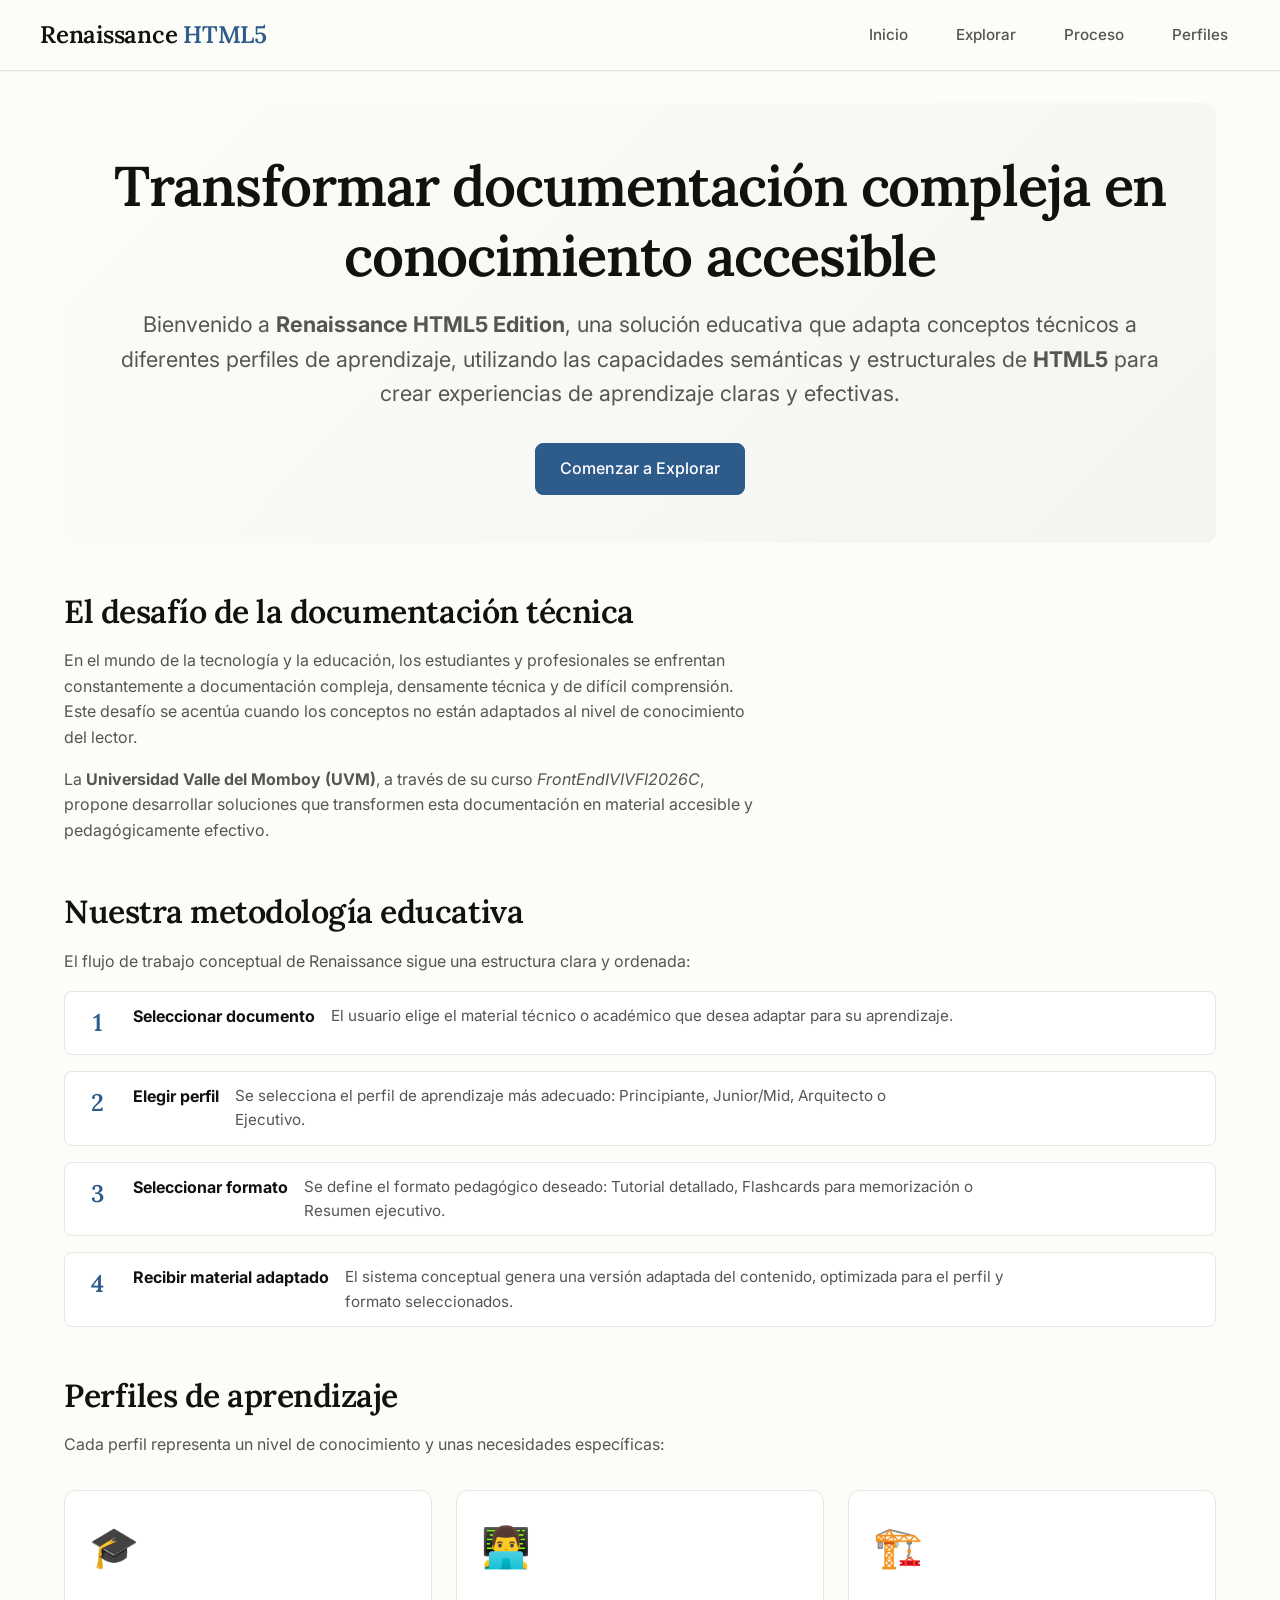
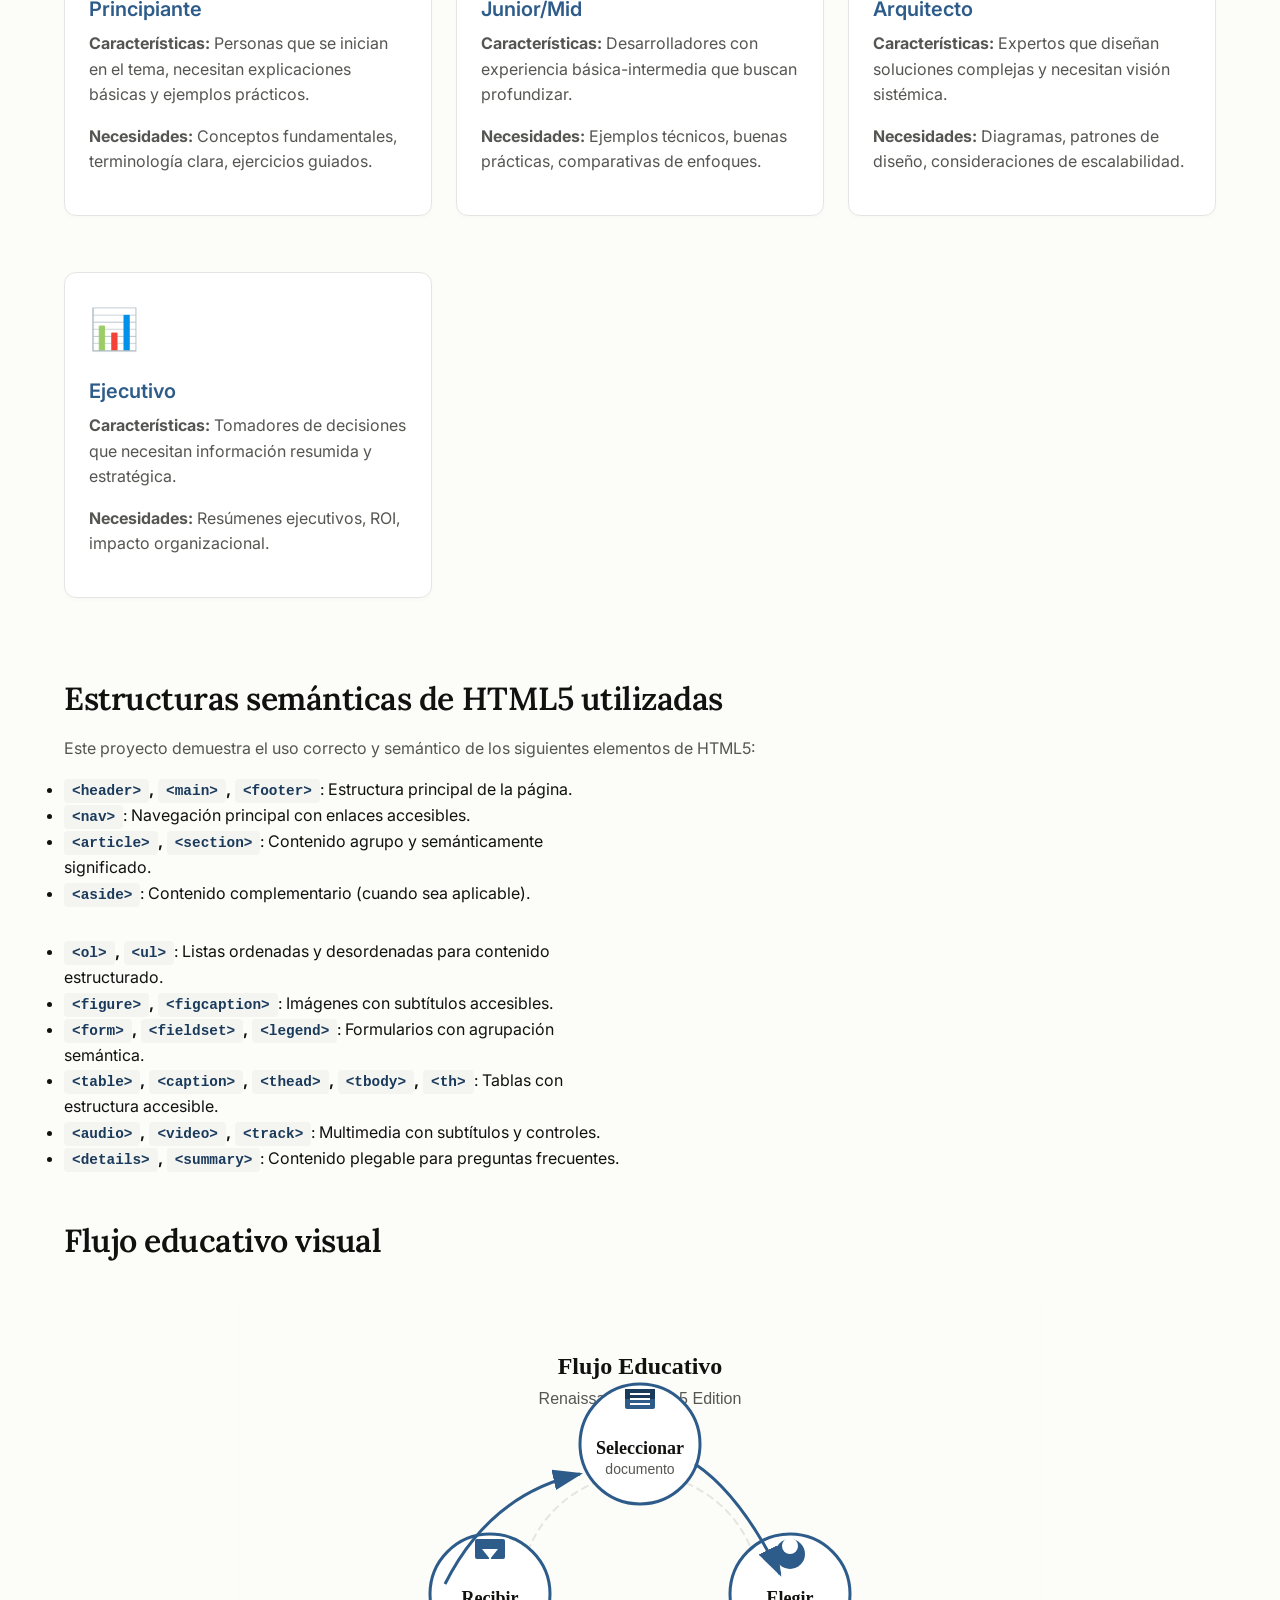
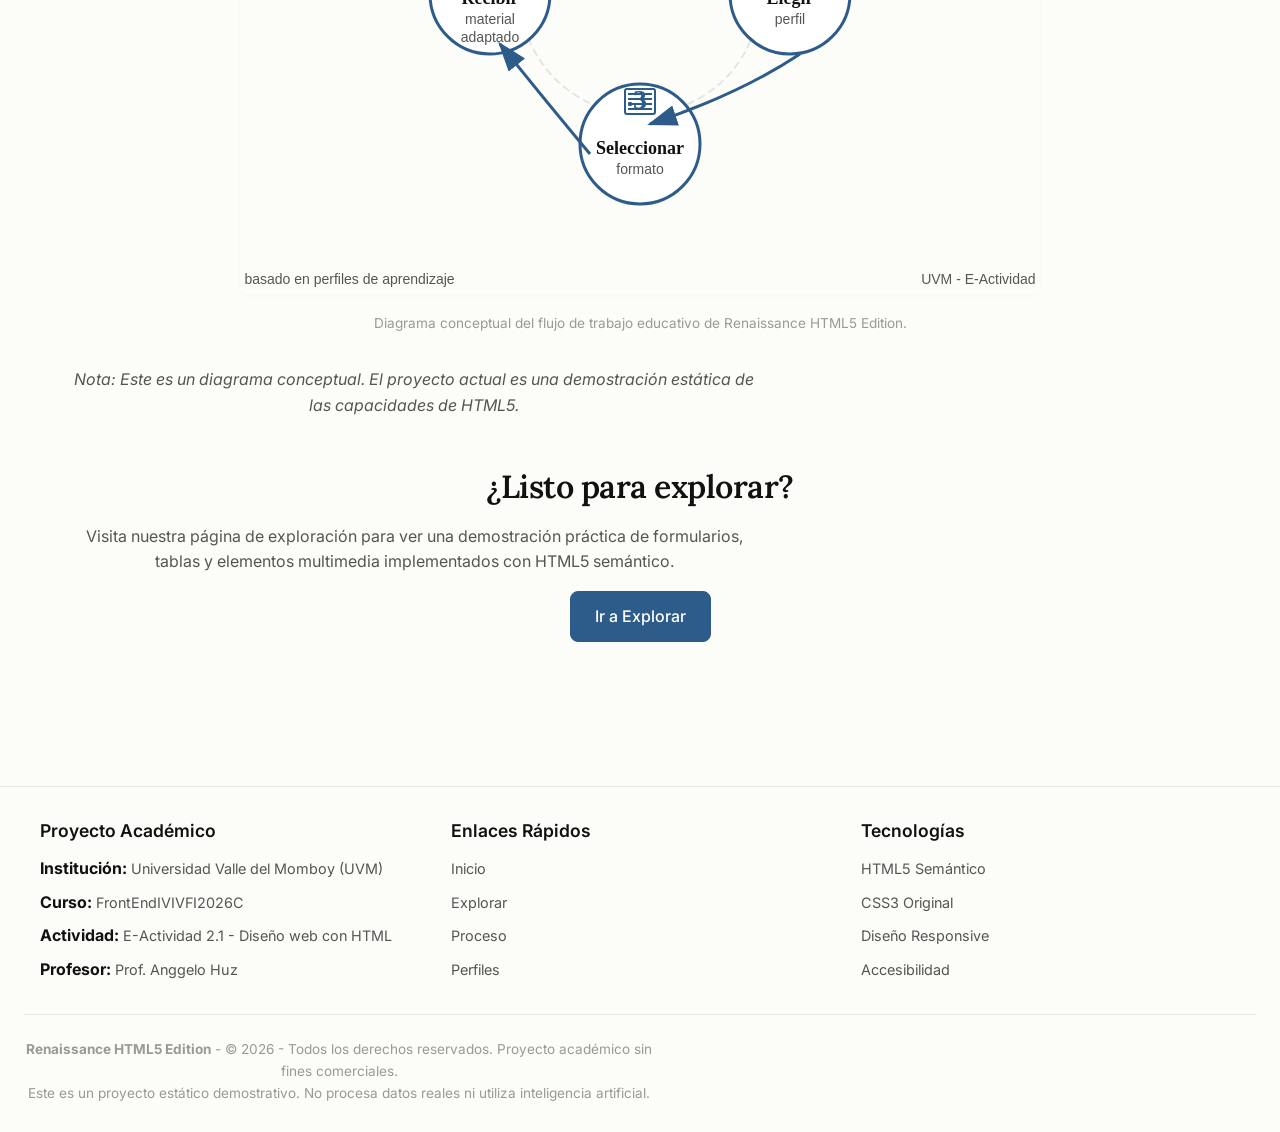
==== index.html @ 27e9f356 "feat: implement Renaissance HTML5 academic project" ====
<!DOCTYPE html>
<html lang="es">
<head>
  <meta charset="UTF-8">
  <meta name="viewport" content="width=device-width, initial-scale=1.0">
  <meta name="description" content="Renaissance HTML5 Edition - Transformando documentación compleja en conocimiento accesible. Proyecto académico UVM E-Actividad 2.1">
  <title>Renaissance HTML5 Edition | Transformación Educativa</title>
  
  <!-- Fuente Google Fonts (opcional, no crítica para el funcionamiento) -->
  <link rel="preconnect" href="https://fonts.googleapis.com">
  <link rel="preconnect" href="https://fonts.gstatic.com" crossorigin>
  <link href="https://fonts.googleapis.com/css2?family=Inter:wght@400;500;600&family=Lora:ital,wght@0,400;0,600;1,400&display=swap" rel="stylesheet">
  
  <!-- CSS local -->
  <link rel="stylesheet" href="css/styles.css">
</head>
<body>
  <!-- Cabecera con navegación accesible -->
  <header>
    <div class="rn-header-container">
      <a href="index.html" class="rn-brand" aria-label="Página principal de Renaissance HTML5 Edition">
        Renaissance<span> HTML5</span>
      </a>
      <nav aria-label="Navegación principal">
        <ul>
          <li><a href="index.html" aria-current="page">Inicio</a></li>
          <li><a href="explorar.html">Explorar</a></li>
          <li><a href="#proceso" aria-label="Ir a la sección de proceso">Proceso</a></li>
          <li><a href="#perfiles" aria-label="Ir a la sección de perfiles">Perfiles</a></li>
        </ul>
      </nav>
    </div>
  </header>

  <main>
    <!-- Sección Hero -->
    <section class="hero" aria-labelledby="hero-title">
      <h1 id="hero-title">Transformar documentación compleja en conocimiento accesible</h1>
      <p>Bienvenido a <strong>Renaissance HTML5 Edition</strong>, una solución educativa que adapta conceptos técnicos a diferentes perfiles de aprendizaje, utilizando las capacidades semánticas y estructurales de <strong>HTML5</strong> para crear experiencias de aprendizaje claras y efectivas.</p>
      <a href="explorar.html" class="rn-btn rn-btn--primary" aria-label="Ir a la página de exploración para probar el flujo educativo">
        Comenzar a Explorar
      </a>
    </section>

    <!-- Sección de Introducción -->
    <section aria-labelledby="intro-title">
      <article>
        <h2 id="intro-title">El desafío de la documentación técnica</h2>
        <p>En el mundo de la tecnología y la educación, los estudiantes y profesionales se enfrentan constantemente a documentación compleja, densamente técnica y de difícil comprensión. Este desafío se acentúa cuando los conceptos no están adaptados al nivel de conocimiento del lector.</p>
        <p>La <strong>Universidad Valle del Momboy (UVM)</strong>, a través de su curso <em>FrontEndIVIVFI2026C</em>, propone desarrollar soluciones que transformen esta documentación en material accesible y pedagógicamente efectivo.</p>
      </article>
    </section>

    <!-- Sección del Proceso (Flujo de Trabajo) -->
    <section id="proceso" aria-labelledby="proceso-title">
      <h2 id="proceso-title">Nuestra metodología educativa</h2>
      <p>El flujo de trabajo conceptual de Renaissance sigue una estructura clara y ordenada:</p>
      
      <ol class="workflow-list" aria-label="Pasos del flujo de trabajo educativo">
        <li>
          <strong>Seleccionar documento</strong>
          <p>El usuario elige el material técnico o académico que desea adaptar para su aprendizaje.</p>
        </li>
        <li>
          <strong>Elegir perfil</strong>
          <p>Se selecciona el perfil de aprendizaje más adecuado: Principiante, Junior/Mid, Arquitecto o Ejecutivo.</p>
        </li>
        <li>
          <strong>Seleccionar formato</strong>
          <p>Se define el formato pedagógico deseado: Tutorial detallado, Flashcards para memorización o Resumen ejecutivo.</p>
        </li>
        <li>
          <strong>Recibir material adaptado</strong>
          <p>El sistema conceptual genera una versión adaptada del contenido, optimizada para el perfil y formato seleccionados.</p>
        </li>
      </ol>
    </section>

    <!-- Sección de Perfiles de Aprendizaje -->
    <section id="perfiles" aria-labelledby="perfiles-title">
      <h2 id="perfiles-title">Perfiles de aprendizaje</h2>
      <p>Cada perfil representa un nivel de conocimiento y unas necesidades específicas:</p>
      
      <div class="profiles-grid" role="list" aria-label="Tarjetas de perfiles de aprendizaje">
        <!-- Perfil Principiante -->
        <article class="profile-card" role="listitem">
          <div class="icon" aria-hidden="true">🎓</div>
          <h3>Principiante</h3>
          <p><strong>Características:</strong> Personas que se inician en el tema, necesitan explicaciones básicas y ejemplos prácticos.</p>
          <p><strong>Necesidades:</strong> Conceptos fundamentales, terminología clara, ejercicios guiados.</p>
        </article>

        <!-- Perfil Junior/Mid -->
        <article class="profile-card" role="listitem">
          <div class="icon" aria-hidden="true">👨‍💻</div>
          <h3>Junior/Mid</h3>
          <p><strong>Características:</strong> Desarrolladores con experiencia básica-intermedia que buscan profundizar.</p>
          <p><strong>Necesidades:</strong> Ejemplos técnicos, buenas prácticas, comparativas de enfoques.</p>
        </article>

        <!-- Perfil Arquitecto -->
        <article class="profile-card" role="listitem">
          <div class="icon" aria-hidden="true">🏗️</div>
          <h3>Arquitecto</h3>
          <p><strong>Características:</strong> Expertos que diseñan soluciones complejas y necesitan visión sistémica.</p>
          <p><strong>Necesidades:</strong> Diagramas, patrones de diseño, consideraciones de escalabilidad.</p>
        </article>

        <!-- Perfil Ejecutivo -->
        <article class="profile-card" role="listitem">
          <div class="icon" aria-hidden="true">📊</div>
          <h3>Ejecutivo</h3>
          <p><strong>Características:</strong> Tomadores de decisiones que necesitan información resumida y estratégica.</p>
          <p><strong>Necesidades:</strong> Resúmenes ejecutivos, ROI, impacto organizacional.</p>
        </article>
      </div>
    </section>

    <!-- Sección de Contenido Educativo HTML5 -->
    <section aria-labelledby="html5-title">
      <h2 id="html5-title">Estructuras semánticas de HTML5 utilizadas</h2>
      <p>Este proyecto demuestra el uso correcto y semántico de los siguientes elementos de HTML5:</p>
      
      <div class="content-grid">
        <div class="text-content">
          <ul aria-label="Lista de elementos HTML5 utilizados">
            <li><strong><code>&lt;header&gt;</code>, <code>&lt;main&gt;</code>, <code>&lt;footer&gt;</code></strong>: Estructura principal de la página.</li>
            <li><strong><code>&lt;nav&gt;</code></strong>: Navegación principal con enlaces accesibles.</li>
            <li><strong><code>&lt;article&gt;</code>, <code>&lt;section&gt;</code></strong>: Contenido agrupo y semánticamente significado.</li>
            <li><strong><code>&lt;aside&gt;</code></strong>: Contenido complementario (cuando sea aplicable).</li>
          </ul>
        </div>
        <div class="text-content">
          <ul aria-label="Lista de elementos HTML5 adicionales">
            <li><strong><code>&lt;ol&gt;</code>, <code>&lt;ul&gt;</code></strong>: Listas ordenadas y desordenadas para contenido estructurado.</li>
            <li><strong><code>&lt;figure&gt;</code>, <code>&lt;figcaption&gt;</code></strong>: Imágenes con subtítulos accesibles.</li>
            <li><strong><code>&lt;form&gt;</code>, <code>&lt;fieldset&gt;</code>, <code>&lt;legend&gt;</code></strong>: Formularios con agrupación semántica.</li>
            <li><strong><code>&lt;table&gt;</code>, <code>&lt;caption&gt;</code>, <code>&lt;thead&gt;</code>, <code>&lt;tbody&gt;</code>, <code>&lt;th&gt;</code></strong>: Tablas con estructura accesible.</li>
            <li><strong><code>&lt;audio&gt;</code>, <code>&lt;video&gt;</code>, <code>&lt;track&gt;</code></strong>: Multimedia con subtítulos y controles.</li>
            <li><strong><code>&lt;details&gt;</code>, <code>&lt;summary&gt;</code></strong>: Contenido plegable para preguntas frecuentes.</li>
          </ul>
        </div>
      </div>
    </section>

    <!-- Sección con Figura Ilustrativa -->
    <section aria-labelledby="diagrama-title">
      <h2 id="diagrama-title">Flujo educativo visual</h2>
      <figure class="figure-container">
        <img 
          src="assets/images/educational-workflow.svg" 
          alt="Diagrama de flujo educativo de Renaissance HTML5 Edition: muestra los cuatro pasos del proceso - Seleccionar documento, Elegir perfil, Seleccionar formato, Recibir material adaptado, conectados por flechas en un diseño circular." 
          width="800" 
          height="600"
        >
        <figcaption>
          Diagrama conceptual del flujo de trabajo educativo de Renaissance HTML5 Edition.
        </figcaption>
      </figure>
      <p class="text-center">
        <em>Nota: Este es un diagrama conceptual. El proyecto actual es una demostración estática de las capacidades de HTML5.</em>
      </p>
    </section>

    <!-- CTA Final -->
    <section class="text-center" aria-label="Sección de llamada a la acción">
      <h2>¿Listo para explorar?</h2>
      <p>Visita nuestra página de exploración para ver una demostración práctica de formularios, tablas y elementos multimedia implementados con HTML5 semántico.</p>
      <a href="explorar.html" class="rn-btn rn-btn--primary" aria-label="Ir a la página de exploración">
        Ir a Explorar
      </a>
    </section>
  </main>

  <!-- Pie de página -->
  <footer>
    <div class="footer-container">
      <div class="footer-section">
        <h4>Proyecto Académico</h4>
        <ul>
          <li><strong>Institución:</strong> <span>Universidad Valle del Momboy (UVM)</span></li>
          <li><strong>Curso:</strong> <span>FrontEndIVIVFI2026C</span></li>
          <li><strong>Actividad:</strong> <span>E-Actividad 2.1 - Diseño web con HTML</span></li>
          <li><strong>Profesor:</strong> <span>Prof. Anggelo Huz</span></li>
        </ul>
      </div>
      <div class="footer-section">
        <h4>Enlaces Rápidos</h4>
        <ul>
          <li><a href="index.html">Inicio</a></li>
          <li><a href="explorar.html">Explorar</a></li>
          <li><a href="#proceso">Proceso</a></li>
          <li><a href="#perfiles">Perfiles</a></li>
        </ul>
      </div>
      <div class="footer-section">
        <h4>Tecnologías</h4>
        <ul>
          <li><span>HTML5 Semántico</span></li>
          <li><span>CSS3 Original</span></li>
          <li><span>Diseño Responsive</span></li>
          <li><span>Accesibilidad</span></li>
        </ul>
      </div>
    </div>
    <div class="footer-bottom">
      <p>
        <strong>Renaissance HTML5 Edition</strong> - © 2026 - Todos los derechos reservados.
        Proyecto académico sin fines comerciales.
      </p>
      <p class="text-faint">
        Este es un proyecto estático demostrativo. No procesa datos reales ni utiliza inteligencia artificial.
      </p>
    </div>
  </footer>
</body>
</html>
---- css/styles.css ----
/* =====================================================================
   Renaissance HTML5 Edition - Stylesheet
   Universidad Valle del Momboy (UVM) - E-Actividad 2.1
   Diseño web con HTML5 - FrontEndIVIVFI2026C
   ===================================================================== */

/* =====================================================================
   DESIGN TOKENS - Variables CSS
   ===================================================================== */
:root {
  /* --- Paleta de Colores --- */
  --color-canvas: #FCFCF9;
  --color-surface: #FFFFFF;
  --color-surface-alt: #F4F4F1;
  
  --color-ink: #111110;
  --color-ink-muted: #555552;
  --color-ink-faint: #999995;
  
  --color-brand: #2E5C8A;
  --color-brand-subtle: #E6F0FA;
  --color-brand-strong: #1A3A5C;
  
  --color-source: #6B4C9A;
  --color-source-subtle: #F3EEFA;
  
  --color-success: #287A4F;
  --color-warning: #B37700;
  --color-critical: #C92A2A;
  --color-info: #0066CC;
  
  --color-border: #E5E5E2;
  --color-focus: rgba(46, 92, 138, 0.4);
  
  /* --- Tipografía --- */
  --font-ui: 'Inter', -apple-system, BlinkMacSystemFont, 'Segoe UI', Roboto, Oxygen, Ubuntu, sans-serif;
  --font-editorial: 'Lora', Georgia, 'Times New Roman', serif;
  
  /* --- Espaciado --- */
  --spacing-4: 0.25rem;
  --spacing-8: 0.5rem;
  --spacing-12: 0.75rem;
  --spacing-16: 1rem;
  --spacing-24: 1.5rem;
  --spacing-32: 2rem;
  --spacing-48: 3rem;
  --spacing-64: 4rem;
  
  /* --- Radios --- */
  --radius-sm: 4px;
  --radius-md: 8px;
  --radius-lg: 12px;
  
  /* --- Sombras --- */
  --elevation-card: 0 2px 4px rgba(0, 0, 0, 0.02);
  --elevation-nav: 0 1px 2px rgba(0, 0, 0, 0.05);
  
  /* --- Transiciones --- */
  --transition-fast: 0.15s ease;
  --transition-normal: 0.25s ease;
}

/* =====================================================================
   RESET Y BASE
   ===================================================================== */
*, *::before, *::after {
  box-sizing: border-box;
  margin: 0;
  padding: 0;
}

html {
  scroll-behavior: smooth;
}

body {
  background-color: var(--color-canvas);
  color: var(--color-ink);
  font-family: var(--font-ui);
  font-size: 16px;
  line-height: 1.6;
  -webkit-font-smoothing: antialiased;
  -moz-osx-font-smoothing: grayscale;
}

/* =====================================================================
   SELECTORES DE REDUCCIÓN DE MOVIMIENTO
   ===================================================================== */
@media (prefers-reduced-motion: reduce) {
  html {
    scroll-behavior: auto;
  }
  *,
  *::before,
  *::after {
    animation-duration: 0.01ms !important;
    animation-iteration-count: 1 !important;
    transition-duration: 0.01ms !important;
  }
}

/* =====================================================================
   TIPOGRAFÍA EDITORIAL
   ===================================================================== */
h1 {
  font-family: var(--font-editorial);
  font-weight: 600;
  font-size: 2.5rem;
  color: var(--color-ink);
  letter-spacing: -0.02em;
  line-height: 1.25;
  margin-top: 0;
  margin-bottom: var(--spacing-16);
}

h2 {
  font-family: var(--font-editorial);
  font-weight: 600;
  font-size: 2rem;
  color: var(--color-ink);
  letter-spacing: -0.015em;
  line-height: 1.3;
  margin-top: 0;
  margin-bottom: var(--spacing-16);
}

h3 {
  font-family: var(--font-ui);
  font-weight: 600;
  font-size: 1.25rem;
  color: var(--color-ink);
  line-height: 1.4;
  margin-top: 0;
  margin-bottom: var(--spacing-8);
}

h4 {
  font-family: var(--font-ui);
  font-weight: 600;
  font-size: 1.1rem;
  color: var(--color-ink-muted);
  line-height: 1.4;
  margin-top: 0;
  margin-bottom: var(--spacing-8);
}

p {
  font-family: var(--font-ui);
  line-height: 1.6;
  color: var(--color-ink-muted);
  max-width: 70ch;
  margin-top: 0;
  margin-bottom: var(--spacing-16);
}

.rn-caption {
  font-family: var(--font-ui);
  font-size: 0.85rem;
  color: var(--color-ink-muted);
  line-height: 1.5;
}

.rn-overline {
  font-family: var(--font-ui);
  font-size: 0.75rem;
  font-weight: 600;
  letter-spacing: 0.05em;
  text-transform: uppercase;
  color: var(--color-ink-faint);
}

/* Estilos para citas y bloques de código */
blockquote {
  background: var(--color-source-subtle);
  border-left: 3px solid var(--color-source);
  padding: var(--spacing-12) var(--spacing-16);
  border-radius: var(--radius-sm);
  color: var(--color-ink);
  font-size: 0.95rem;
  line-height: 1.5;
  margin-bottom: var(--spacing-16);
}

code {
  font-family: 'Fira Code', 'Consolas', monospace;
  font-size: 0.9rem;
  background: var(--color-surface-alt);
  padding: var(--spacing-4) var(--spacing-8);
  border-radius: var(--radius-sm);
  color: var(--color-brand-strong);
}

/* =====================================================================
   ESTRUCTURA DE LA PÁGINA
   ===================================================================== */

/* --- Cabecera --- */
header {
  border-bottom: 1px solid var(--color-border);
  padding: var(--spacing-16) var(--spacing-24);
  background: var(--color-canvas);
  position: sticky;
  top: 0;
  z-index: 100;
  box-shadow: var(--elevation-nav);
}

.rn-header-container {
  display: flex;
  align-items: center;
  justify-content: space-between;
  max-width: 1200px;
  margin: 0 auto;
}

.rn-brand {
  font-family: var(--font-editorial);
  font-size: 1.5rem;
  font-weight: 600;
  color: var(--color-ink);
  letter-spacing: -0.01em;
  text-decoration: none;
}

.rn-brand span {
  color: var(--color-brand);
}

/* Navegación */
nav ul {
  list-style: none;
  display: flex;
  gap: var(--spacing-16);
}

nav a {
  text-decoration: none;
  color: var(--color-ink-muted);
  font-family: var(--font-ui);
  font-weight: 500;
  font-size: 0.95rem;
  padding: var(--spacing-8) var(--spacing-12);
  border-radius: var(--radius-md);
  transition: all var(--transition-fast);
}

nav a:hover,
nav a:focus {
  color: var(--color-ink);
  background: var(--color-surface-alt);
}

nav a:focus-visible {
  outline: 2px solid var(--color-focus);
  outline-offset: 2px;
}

/* --- Contenido Principal --- */
main {
  max-width: 1200px;
  margin: 0 auto;
  padding: var(--spacing-32) var(--spacing-24);
}

section {
  margin-bottom: var(--spacing-48);
}

article {
  margin-bottom: var(--spacing-32);
}

/* --- Hero Section --- */
.hero {
  text-align: center;
  padding: var(--spacing-48) var(--spacing-24);
  background: linear-gradient(135deg, var(--color-canvas) 0%, var(--color-surface-alt) 100%);
  border-radius: var(--radius-lg);
  margin-bottom: var(--spacing-48);
}

.hero h1 {
  font-size: 3rem;
  margin-bottom: var(--spacing-16);
}

.hero p {
  font-size: 1.25rem;
  color: var(--color-ink-muted);
  max-width: 80ch;
  margin: 0 auto var(--spacing-32);
}

/* --- Tarjetas de Perfil --- */
.profiles-grid {
  display: grid;
  grid-template-columns: repeat(auto-fit, minmax(280px, 1fr));
  gap: var(--spacing-24);
  margin: var(--spacing-32) 0;
}

.profile-card {
  background: var(--color-surface);
  border: 1px solid var(--color-border);
  border-radius: var(--radius-lg);
  padding: var(--spacing-24);
  box-shadow: var(--elevation-card);
  transition: transform var(--transition-normal), box-shadow var(--transition-normal);
}

.profile-card:hover {
  transform: translateY(-2px);
  box-shadow: 0 4px 12px rgba(0, 0, 0, 0.05);
}

.profile-card h3 {
  color: var(--color-brand);
  margin-bottom: var(--spacing-8);
}

.profile-card .icon {
  font-size: 2.5rem;
  margin-bottom: var(--spacing-16);
  color: var(--color-brand);
}

/* --- Lista de Flujo de Trabajo --- */
.workflow-list {
  list-style: none;
  counter-reset: step-counter;
  padding-left: 0;
}

.workflow-list li {
  counter-increment: step-counter;
  display: flex;
  align-items: flex-start;
  gap: var(--spacing-16);
  margin-bottom: var(--spacing-16);
  padding: var(--spacing-12);
  background: var(--color-surface);
  border: 1px solid var(--color-border);
  border-radius: var(--radius-md);
}

.workflow-list li::before {
  content: counter(step-counter);
  font-family: var(--font-editorial);
  font-size: 1.5rem;
  font-weight: 600;
  color: var(--color-brand);
  min-width: 40px;
  text-align: center;
}

.workflow-list li strong {
  display: block;
  color: var(--color-ink);
  margin-bottom: var(--spacing-4);
}

.workflow-list li p {
  margin-bottom: 0;
  font-size: 0.95rem;
}

/* --- Botones --- */
.rn-btn {
  display: inline-flex;
  align-items: center;
  justify-content: center;
  gap: var(--spacing-8);
  border-radius: var(--radius-md);
  font-family: var(--font-ui);
  font-weight: 500;
  font-size: 1rem;
  padding: var(--spacing-12) var(--spacing-24);
  cursor: pointer;
  text-decoration: none;
  border: 1px solid transparent;
  transition: all var(--transition-fast);
}

.rn-btn:focus-visible {
  outline: 2px solid var(--color-focus);
  outline-offset: 2px;
}

.rn-btn--primary {
  background-color: var(--color-brand);
  color: #FFFFFF;
  border-color: var(--color-brand);
}

.rn-btn--primary:hover {
  background-color: var(--color-brand-strong);
  border-color: var(--color-brand-strong);
}

.rn-btn--secondary {
  background-color: var(--color-surface);
  color: var(--color-ink);
  border-color: var(--color-border);
}

.rn-btn--secondary:hover {
  background-color: var(--color-surface-alt);
}

/* --- Formularios --- */
.form-container {
  background: var(--color-surface);
  border: 1px solid var(--color-border);
  border-radius: var(--radius-lg);
  padding: var(--spacing-32);
  box-shadow: var(--elevation-card);
}

.form-container h2 {
  margin-bottom: var(--spacing-24);
  color: var(--color-brand);
}

.form-description {
  margin-bottom: var(--spacing-24);
  padding: var(--spacing-12);
  background: var(--color-brand-subtle);
  border-radius: var(--radius-md);
  border-left: 3px solid var(--color-brand);
}

.form-description p {
  font-size: 0.95rem;
  margin-bottom: 0;
}

.fieldset {
  border: 1px solid var(--color-border);
  border-radius: var(--radius-md);
  padding: var(--spacing-24);
  margin-bottom: var(--spacing-24);
}

.legend {
  font-family: var(--font-ui);
  font-weight: 600;
  font-size: 1.1rem;
  color: var(--color-ink);
  padding: 0 var(--spacing-8);
}

.form-group {
  margin-bottom: var(--spacing-16);
}

.form-group label {
  display: block;
  font-family: var(--font-ui);
  font-weight: 500;
  font-size: 0.95rem;
  color: var(--color-ink);
  margin-bottom: var(--spacing-8);
}

.form-group label[for] {
  cursor: pointer;
}

.form-group input,
.form-group select,
.form-group textarea {
  width: 100%;
  padding: var(--spacing-10, 0.625rem) var(--spacing-12);
  border: 1px solid var(--color-border);
  border-radius: var(--radius-md);
  font-family: var(--font-ui);
  font-size: 0.95rem;
  color: var(--color-ink);
  background: var(--color-surface);
  transition: border-color var(--transition-fast), box-shadow var(--transition-fast);
}

.form-group input:focus,
.form-group select:focus,
.form-group textarea:focus {
  outline: none;
  border-color: var(--color-brand);
  box-shadow: 0 0 0 3px var(--color-brand-subtle);
}

.form-group input:focus-visible,
.form-group select:focus-visible,
.form-group textarea:focus-visible {
  outline: 2px solid var(--color-focus);
  outline-offset: -2px;
}

.form-group input:hover,
.form-group select:hover,
.form-group textarea:hover {
  border-color: var(--color-brand-strong);
}

.form-group textarea {
  min-height: 120px;
  resize: vertical;
}

.form-group input[type="submit"],
.form-group button[type="submit"] {
  width: auto;
  padding: var(--spacing-12) var(--spacing-32);
  background: var(--color-brand);
  color: #FFFFFF;
  border: 1px solid var(--color-brand);
  border-radius: var(--radius-md);
  font-family: var(--font-ui);
  font-weight: 500;
  font-size: 1rem;
  cursor: pointer;
  transition: background-color var(--transition-fast);
}

.form-group input[type="submit"]:hover,
.form-group button[type="submit"]:hover {
  background: var(--color-brand-strong);
}

/* --- Tablas --- */
.table-container {
  overflow-x: auto;
  margin: var(--spacing-24) 0;
}

table {
  width: 100%;
  border-collapse: collapse;
  background: var(--color-surface);
  border: 1px solid var(--color-border);
  border-radius: var(--radius-lg);
  overflow: hidden;
}

caption {
  font-family: var(--font-ui);
  font-weight: 600;
  font-size: 1.1rem;
  color: var(--color-ink);
  text-align: left;
  padding: var(--spacing-16) var(--spacing-24);
  background: var(--color-surface-alt);
  border-bottom: 1px solid var(--color-border);
}

thead {
  background: var(--color-surface-alt);
}

thead th {
  font-family: var(--font-ui);
  font-weight: 600;
  font-size: 0.85rem;
  color: var(--color-ink-muted);
  text-align: left;
  padding: var(--spacing-12) var(--spacing-16);
  text-transform: uppercase;
  letter-spacing: 0.05em;
}

th[scope="col"] {
  border-bottom: 2px solid var(--color-brand);
}

tbody td,
tbody th {
  padding: var(--spacing-12) var(--spacing-16);
  border-bottom: 1px solid var(--color-border);
  font-family: var(--font-ui);
  font-size: 0.95rem;
  color: var(--color-ink);
}

tbody tr:nth-child(even) {
  background: var(--color-surface);
}

tbody tr:nth-child(odd) {
  background: var(--color-canvas);
}

tbody tr:hover {
  background: var(--color-brand-subtle);
}

th[scope="row"] {
  font-weight: 600;
  color: var(--color-brand);
}

/* --- Multimedia --- */
.figure-container {
  text-align: center;
  margin: var(--spacing-32) 0;
}

.figure-container img,
.figure-container svg {
  max-width: 100%;
  height: auto;
  border-radius: var(--radius-md);
  box-shadow: var(--elevation-card);
}

.figure-container figcaption {
  margin-top: var(--spacing-12);
  font-family: var(--font-ui);
  font-size: 0.85rem;
  color: var(--color-ink-faint);
}

.media-section {
  background: var(--color-surface);
  border: 1px solid var(--color-border);
  border-radius: var(--radius-lg);
  padding: var(--spacing-32);
  margin: var(--spacing-24) 0;
}

.media-section h3 {
  margin-bottom: var(--spacing-16);
  color: var(--color-brand);
}

.media-container {
  display: grid;
  gap: var(--spacing-24);
}

.audio-container,
.video-container {
  background: var(--color-surface-alt);
  border-radius: var(--radius-md);
  padding: var(--spacing-16);
  border: 1px solid var(--color-border);
}

.audio-container audio,
.video-container video {
  width: 100%;
  max-width: 600px;
  border-radius: var(--radius-md);
  margin-top: var(--spacing-8);
}

.media-caption {
  margin-top: var(--spacing-12);
  font-family: var(--font-ui);
  font-size: 0.85rem;
  color: var(--color-ink-muted);
}

/* --- Details/Summary (FAQ) --- */
.details-faq {
  margin: var(--spacing-24) 0;
}

.details-faq summary {
  font-family: var(--font-ui);
  font-weight: 600;
  font-size: 1.1rem;
  color: var(--color-ink);
  padding: var(--spacing-12) var(--spacing-16);
  background: var(--color-surface-alt);
  border: 1px solid var(--color-border);
  border-radius: var(--radius-md);
  cursor: pointer;
  transition: background-color var(--transition-fast);
}

.details-faq summary:hover {
  background: var(--color-brand-subtle);
}

.details-faq summary:focus-visible {
  outline: 2px solid var(--color-focus);
  outline-offset: -2px;
}

.details-faq summary::marker {
  color: var(--color-brand);
}

.details-faq p {
  padding: var(--spacing-16);
  background: var(--color-surface);
  border: 1px solid var(--color-border);
  border-top: none;
  border-radius: 0 0 var(--radius-md) var(--radius-md);
  margin-top: -1px;
}

/* --- Pie de Página --- */
footer {
  border-top: 1px solid var(--color-border);
  padding: var(--spacing-32) var(--spacing-24);
  background: var(--color-canvas);
  margin-top: var(--spacing-64);
}

.footer-container {
  max-width: 1200px;
  margin: 0 auto;
  display: grid;
  grid-template-columns: repeat(auto-fit, minmax(250px, 1fr));
  gap: var(--spacing-32);
}

.footer-section h4 {
  color: var(--color-ink);
  margin-bottom: var(--spacing-12);
}

.footer-section ul {
  list-style: none;
}

.footer-section li {
  margin-bottom: var(--spacing-8);
}

.footer-section a,
.footer-section span {
  font-family: var(--font-ui);
  font-size: 0.9rem;
  color: var(--color-ink-muted);
  text-decoration: none;
}

.footer-section a:hover {
  color: var(--color-brand);
}

.footer-bottom {
  text-align: center;
  margin-top: var(--spacing-24);
  padding-top: var(--spacing-24);
  border-top: 1px solid var(--color-border);
}

.footer-bottom p {
  font-size: 0.85rem;
  color: var(--color-ink-faint);
  margin-bottom: 0;
}

/* =====================================================================
   DISEÑO RESPONSIVE
   ===================================================================== */

/* --- Tablet y Escritorio --- */
@media (min-width: 768px) {
  h1 {
    font-size: 3rem;
  }
  
  .rn-header-container {
    max-width: 1200px;
    margin: 0 auto;
  }
  
  nav ul {
    gap: var(--spacing-24);
  }
  
  .hero h1 {
    font-size: 3.5rem;
  }
  
  .hero p {
    font-size: 1.35rem;
  }
  
  /* Grid de dos columnas para secciones */
  .content-grid {
    display: grid;
    grid-template-columns: 1fr 1fr;
    gap: var(--spacing-32);
    align-items: start;
  }
  
  .content-grid .text-content {
    grid-column: 1;
  }
  
  .content-grid .visual-content {
    grid-column: 2;
  }
}

/* --- Mobile (por defecto) --- */
@media (max-width: 767px) {
  header {
    padding: var(--spacing-12) var(--spacing-16);
  }
  
  .rn-header-container {
    flex-direction: column;
    gap: var(--spacing-16);
  }
  
  nav ul {
    flex-wrap: wrap;
    justify-content: center;
    gap: var(--spacing-8);
  }
  
  main {
    padding: var(--spacing-24) var(--spacing-16);
  }
  
  h1 {
    font-size: 2.25rem;
  }
  
  h2 {
    font-size: 1.75rem;
  }
  
  .hero {
    padding: var(--spacing-32) var(--spacing-16);
  }
  
  .hero h1 {
    font-size: 2.5rem;
  }
  
  .profiles-grid {
    grid-template-columns: 1fr;
  }
  
  .rn-btn {
    padding: var(--spacing-10) var(--spacing-20);
    font-size: 0.9rem;
  }
  
  .form-container {
    padding: var(--spacing-24);
  }
  
  footer {
    padding: var(--spacing-24) var(--spacing-16);
  }
  
  .footer-container {
    grid-template-columns: 1fr;
    text-align: center;
  }
  
  .footer-section ul {
    padding-left: 0;
  }
}

/* --- Impresión --- */
@media print {
  body {
    background: white;
    color: black;
  }
  
  header,
  nav,
  footer,
  .rn-btn {
    display: none;
  }
  
  main {
    max-width: 100%;
    padding: 0;
  }
  
  h1 {
    font-size: 1.8rem;
  }
  
  h2 {
    font-size: 1.5rem;
  }
  
  a::after {
    content: " (" attr(href) ")";
    font-size: 0.8em;
    color: #666;
  }
}

/* =====================================================================
   UTILIDADES
   ===================================================================== */

.text-center {
  text-align: center;
}

.text-muted {
  color: var(--color-ink-muted);
}

.text-faint {
  color: var(--color-ink-faint);
}

.mt-1 { margin-top: var(--spacing-4); }
.mt-2 { margin-top: var(--spacing-8); }
.mt-3 { margin-top: var(--spacing-12); }
.mt-4 { margin-top: var(--spacing-16); }
.mb-1 { margin-bottom: var(--spacing-4); }
.mb-2 { margin-bottom: var(--spacing-8); }
.mb-3 { margin-bottom: var(--spacing-12); }
.mb-4 { margin-bottom: var(--spacing-16); }

/* Fin de styles.css */
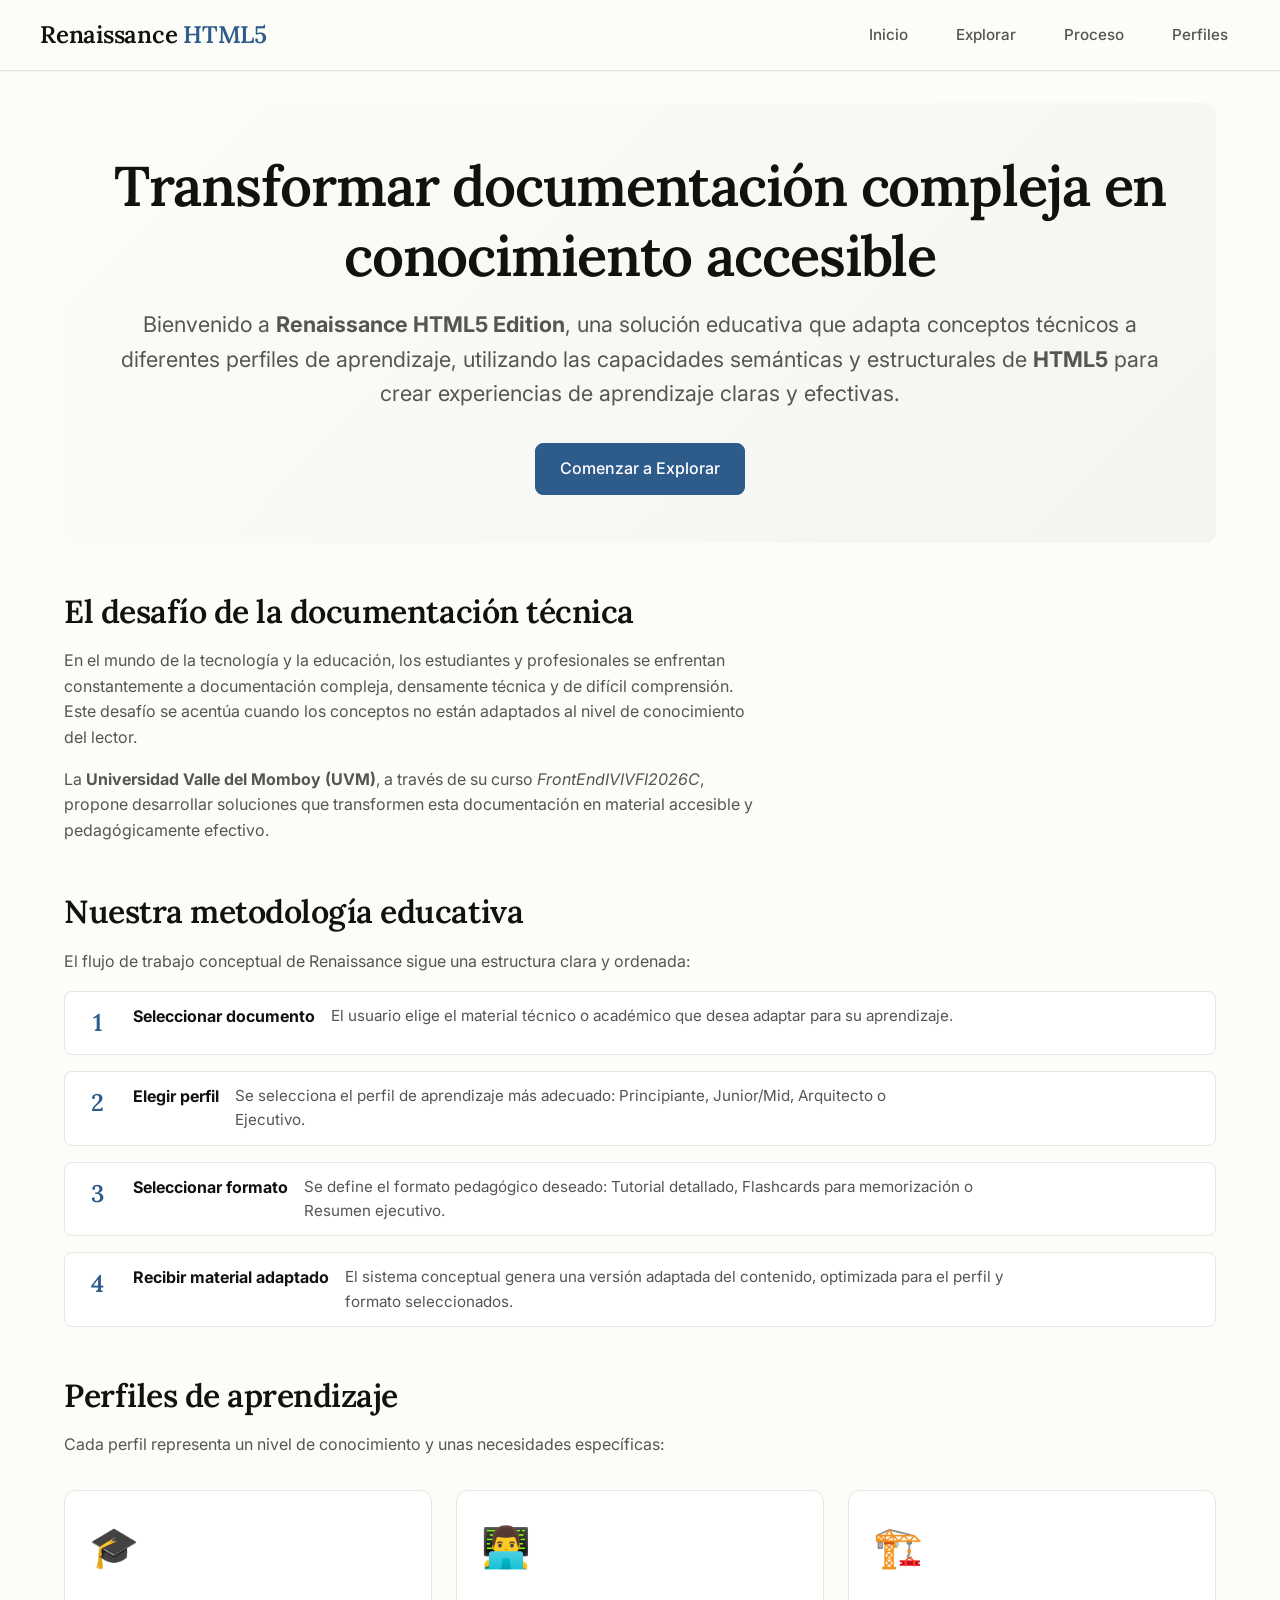
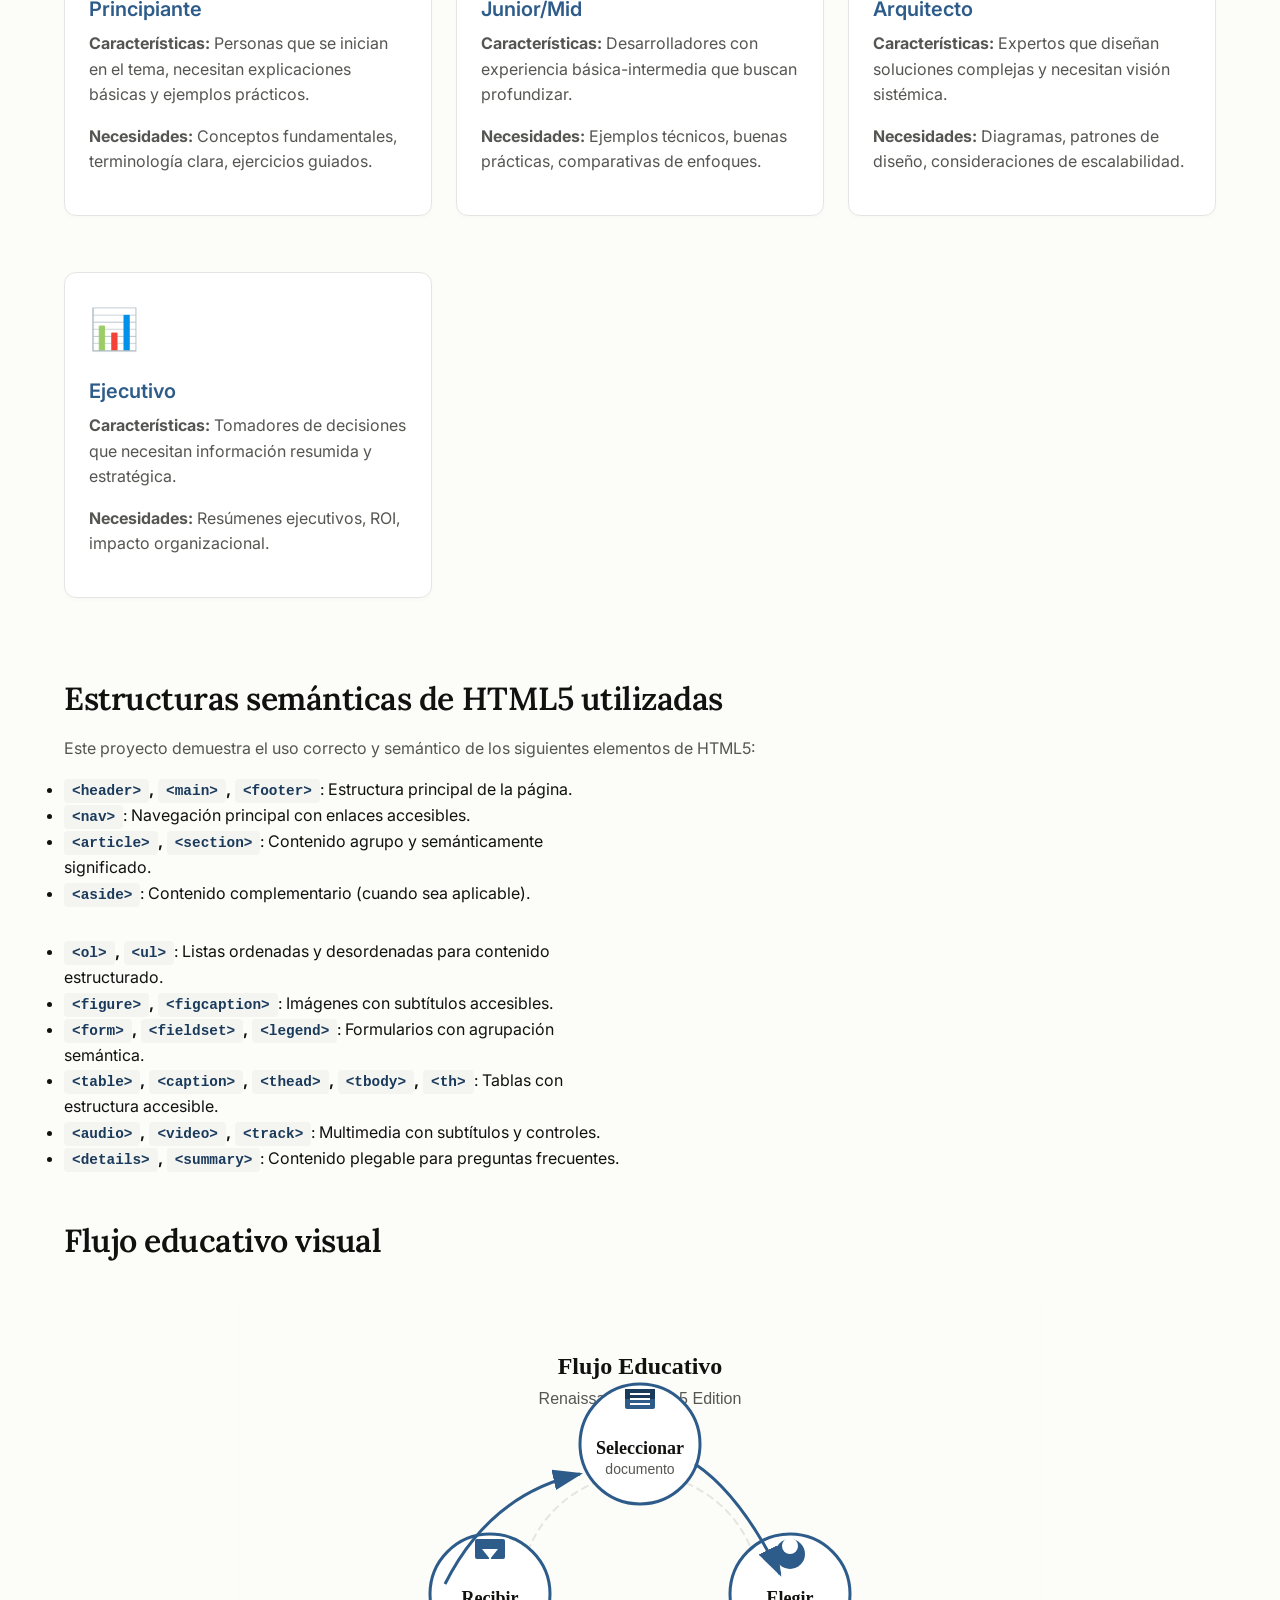
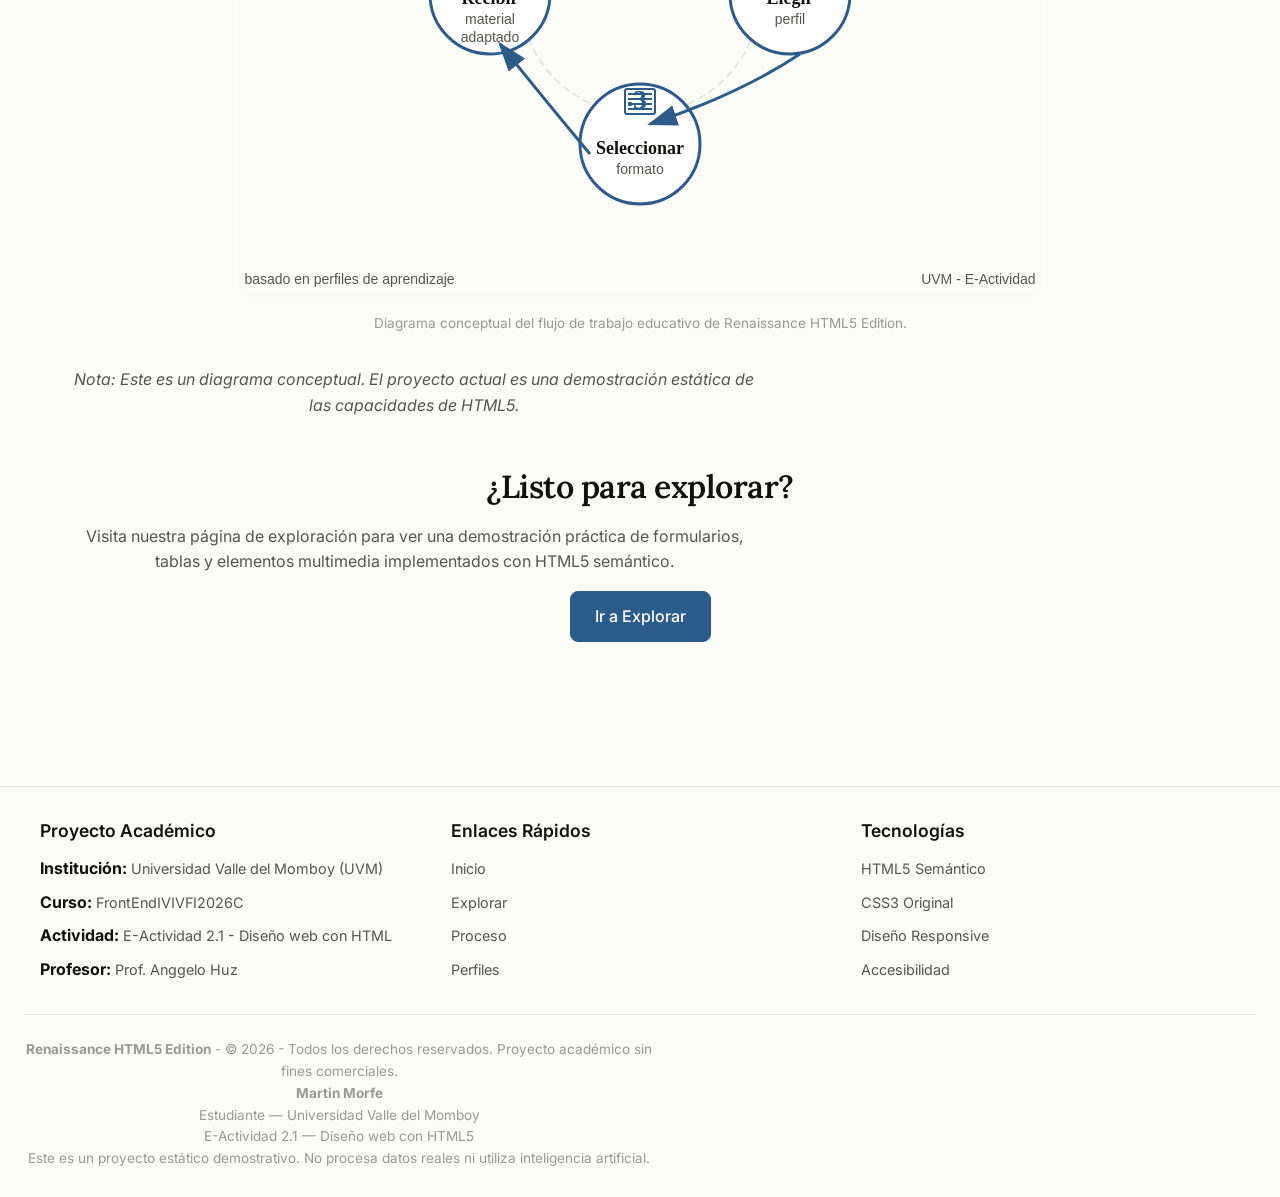
==== commit e827d99f: "feat: integrate final multimedia and academic attribution Integración de recursos multimedia definit" ====
--- a/index.html
+++ b/index.html
@@ -208,6 +208,11 @@
         <strong>Renaissance HTML5 Edition</strong> - © 2026 - Todos los derechos reservados.
         Proyecto académico sin fines comerciales.
       </p>
+      <p>
+        <strong>Martin Morfe</strong><br>
+        Estudiante — Universidad Valle del Momboy<br>
+        E-Actividad 2.1 — Diseño web con HTML5
+      </p>
       <p class="text-faint">
         Este es un proyecto estático demostrativo. No procesa datos reales ni utiliza inteligencia artificial.
       </p>
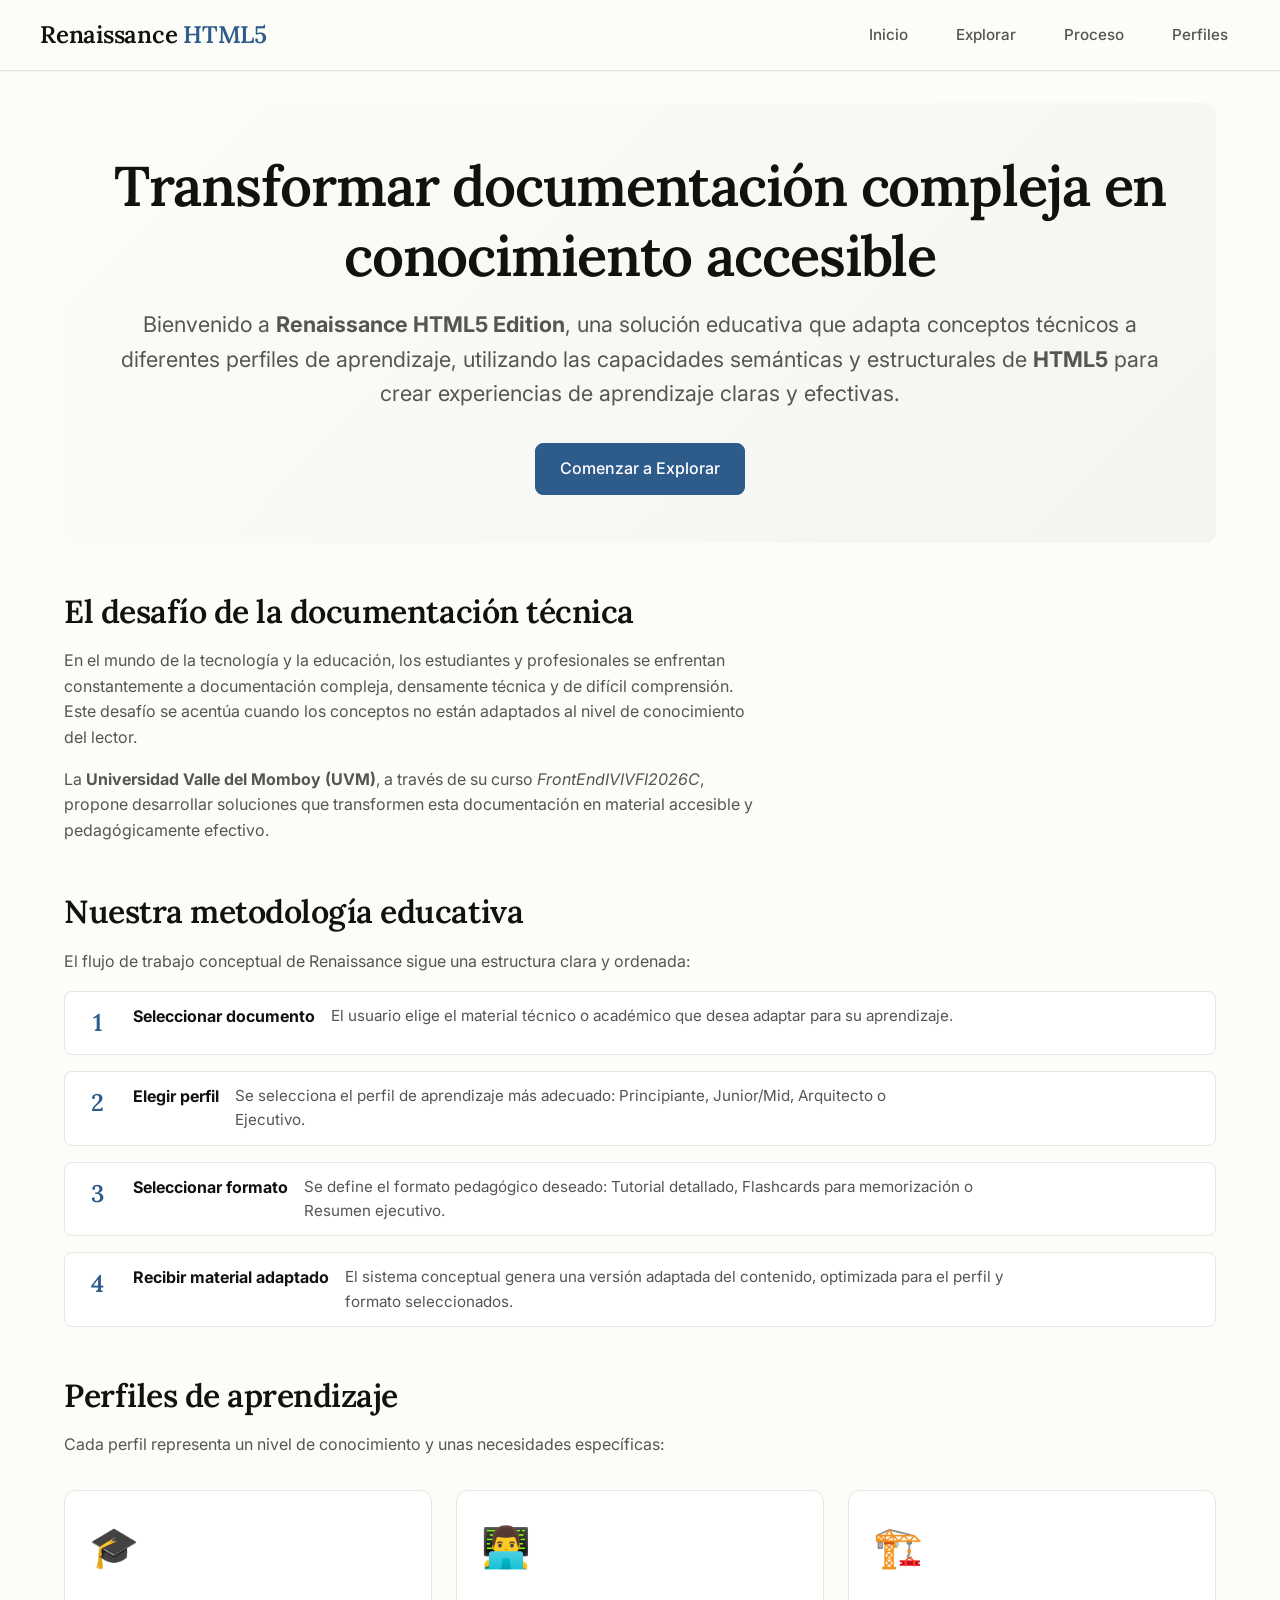
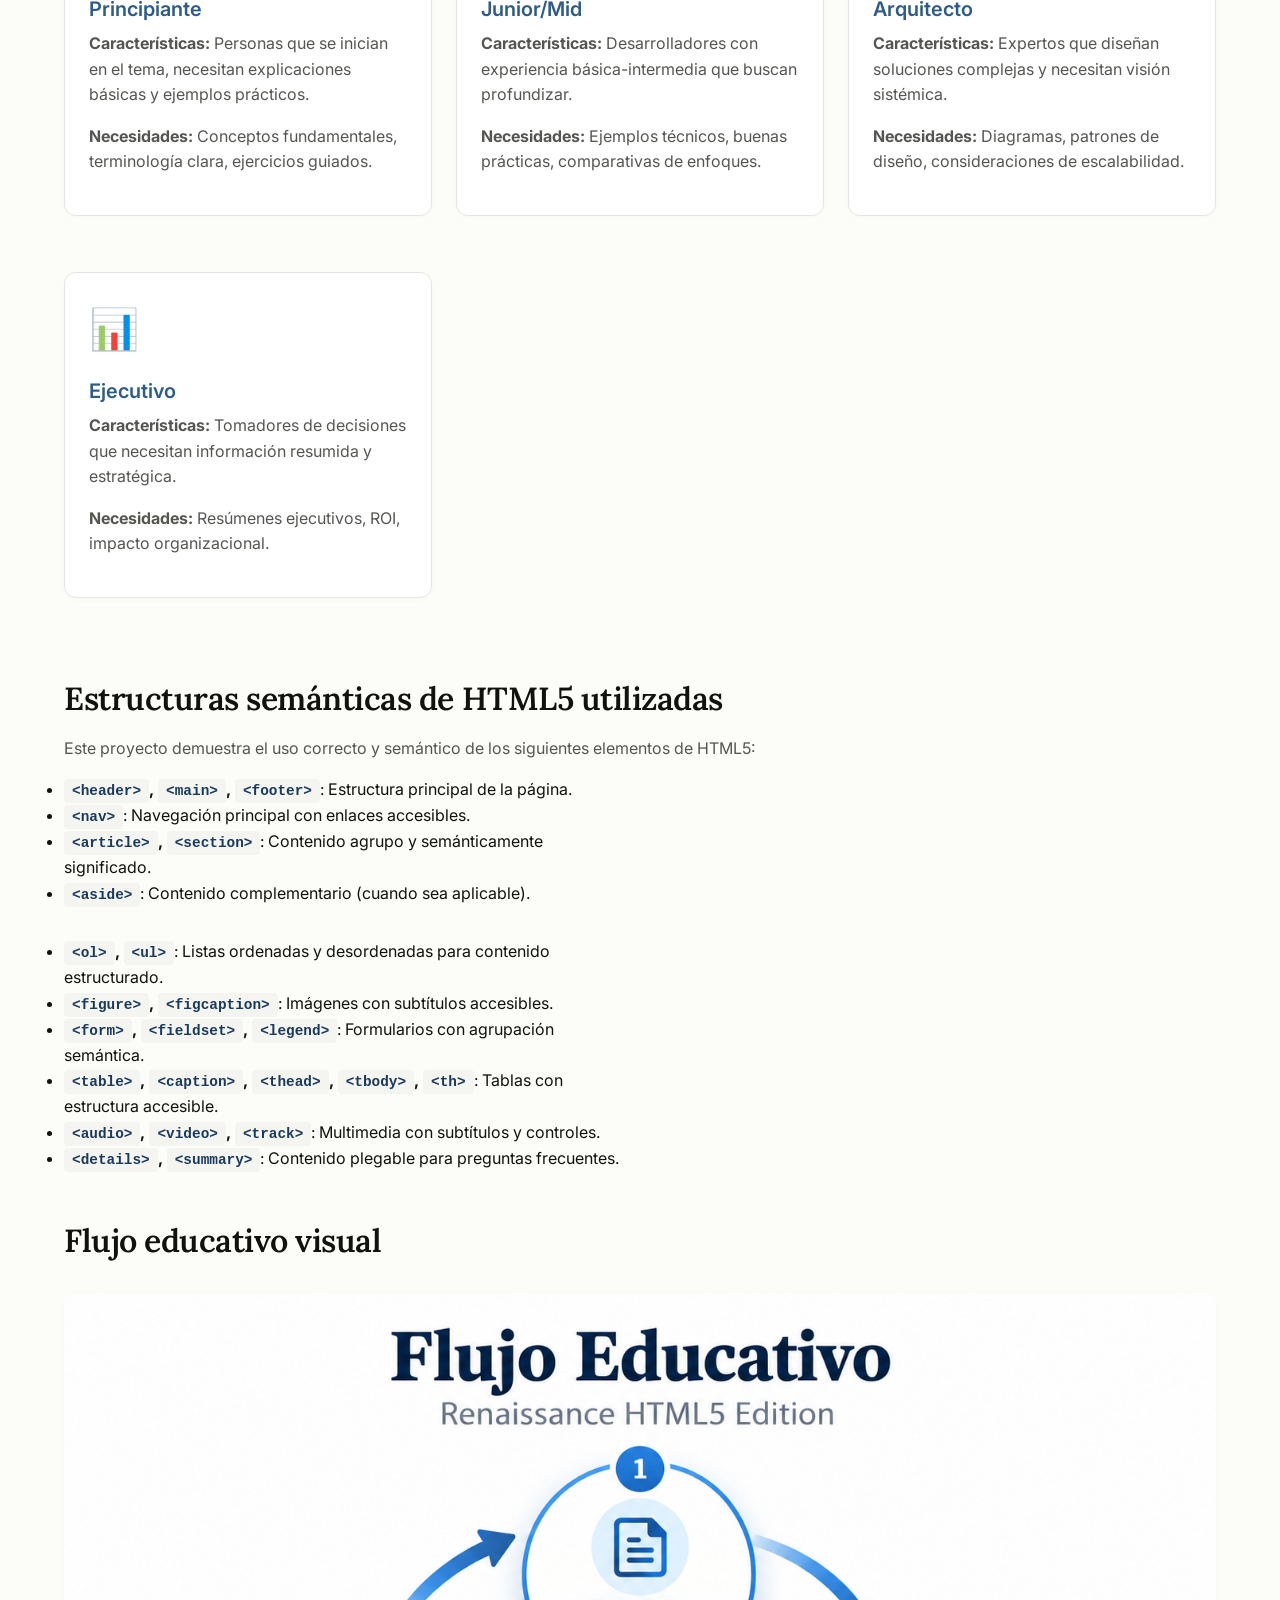
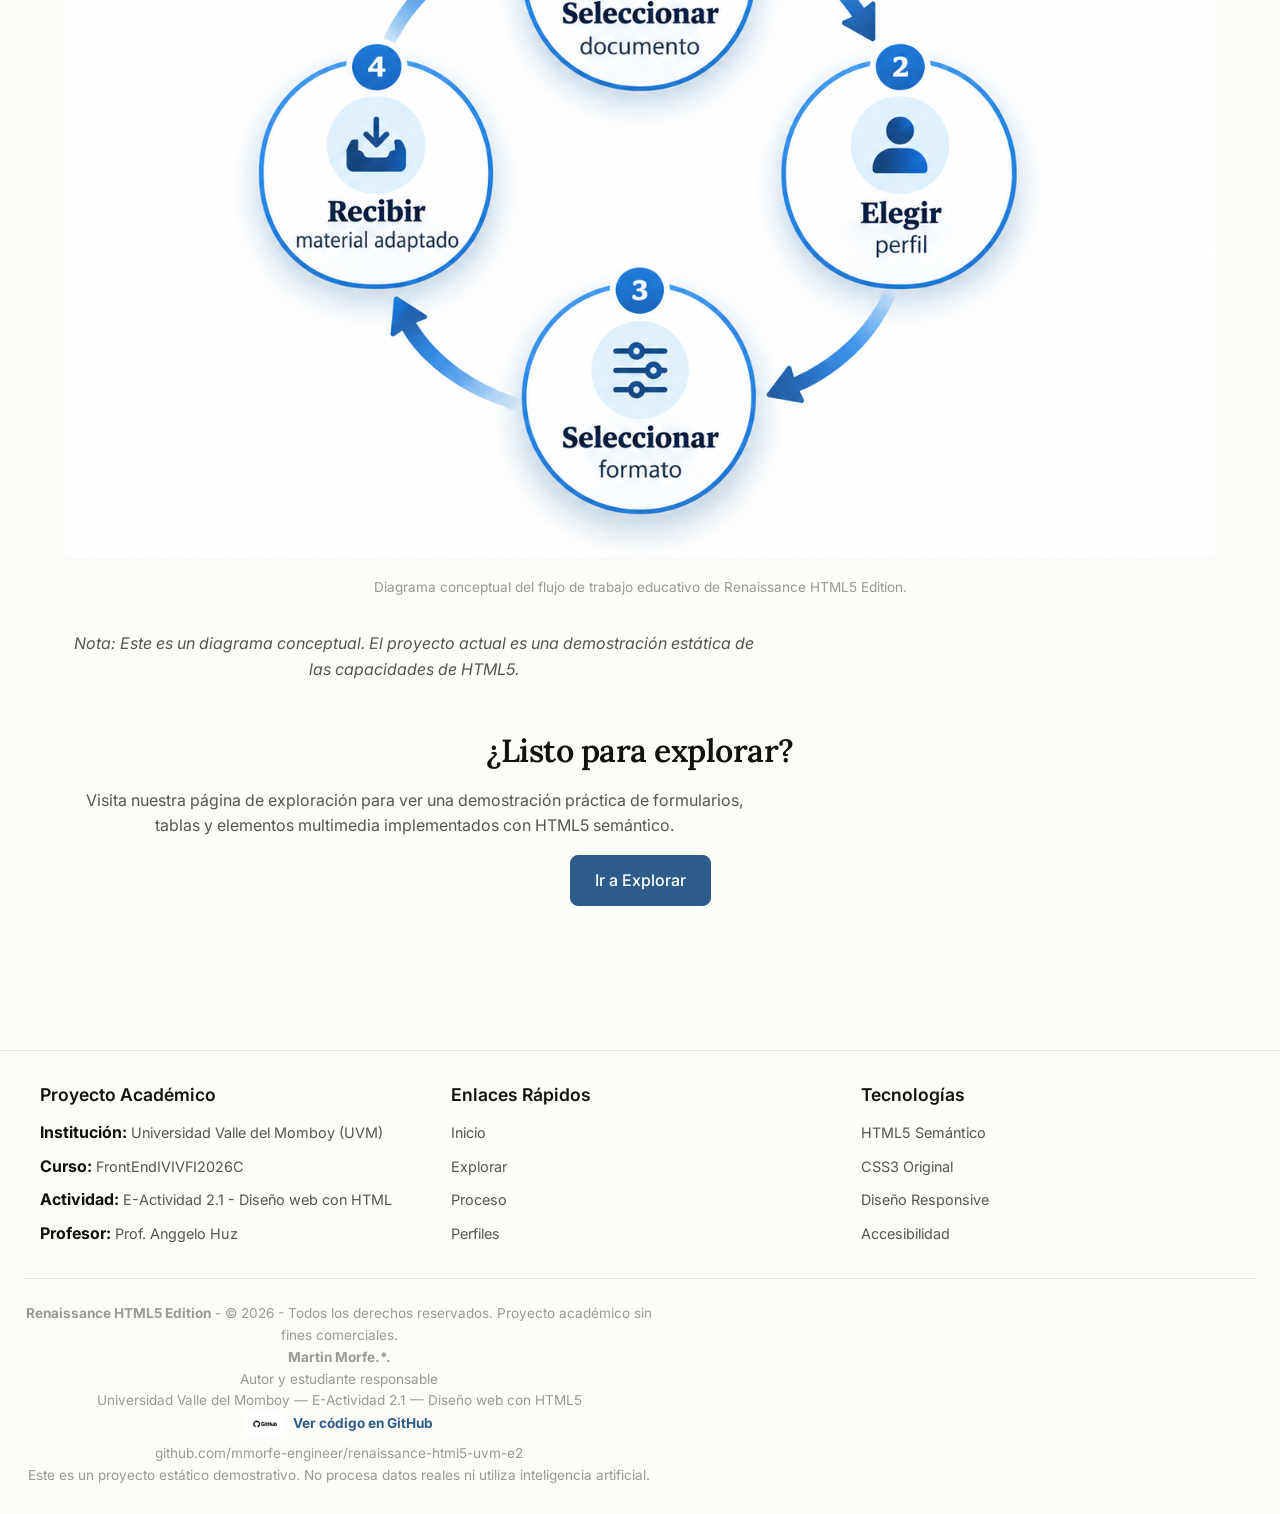
==== commit 54abe0d3: "feat: finalize GitHub Pages presentation and academic attribution" ====
--- a/index.html
+++ b/index.html
@@ -148,10 +148,10 @@
       <h2 id="diagrama-title">Flujo educativo visual</h2>
       <figure class="figure-container">
         <img 
-          src="assets/images/educational-workflow.svg" 
-          alt="Diagrama de flujo educativo de Renaissance HTML5 Edition: muestra los cuatro pasos del proceso - Seleccionar documento, Elegir perfil, Seleccionar formato, Recibir material adaptado, conectados por flechas en un diseño circular." 
-          width="800" 
-          height="600"
+          src="assets/images/educational-workflow.png"
+          alt="Diagrama de flujo educativo de Renaissance HTML5 Edition: muestra los cuatro pasos del proceso - Seleccionar documento, Elegir perfil, Seleccionar formato, Recibir material adaptado, conectados por flechas en un diseño circular."
+          width="1448"
+          height="1086"
         >
         <figcaption>
           Diagrama conceptual del flujo de trabajo educativo de Renaissance HTML5 Edition.
@@ -209,9 +209,16 @@
         Proyecto académico sin fines comerciales.
       </p>
       <p>
-        <strong>Martin Morfe</strong><br>
-        Estudiante — Universidad Valle del Momboy<br>
-        E-Actividad 2.1 — Diseño web con HTML5
+        <strong>Martin Morfe.*.</strong><br>
+        Autor y estudiante responsable<br>
+        Universidad Valle del Momboy — E-Actividad 2.1 — Diseño web con HTML5
+      </p>
+      <p>
+        <a href="https://github.com/mmorfe-engineer/renaissance-html5-uvm-e2" class="github-link" aria-label="Ver código en GitHub">
+          <img src="assets/images/github-logo.jpg" alt="" width="40" height="24">
+          <strong>Ver código en GitHub</strong>
+        </a><br>
+        <span class="text-faint">github.com/mmorfe-engineer/renaissance-html5-uvm-e2</span>
       </p>
       <p class="text-faint">
         Este es un proyecto estático demostrativo. No procesa datos reales ni utiliza inteligencia artificial.
--- a/css/styles.css
+++ b/css/styles.css
@@ -647,7 +647,10 @@
 .audio-container audio,
 .video-container video {
   width: 100%;
-  max-width: 600px;
+  max-width: min(620px, 90vw);
+  max-height: min(70vh, 620px);
+  height: auto;
+  object-fit: contain;
   border-radius: var(--radius-md);
   margin-top: var(--spacing-8);
 }
@@ -920,4 +923,27 @@
 .mb-3 { margin-bottom: var(--spacing-12); }
 .mb-4 { margin-bottom: var(--spacing-16); }
 
+/* Estilos para enlace de GitHub */
+.github-link {
+  display: inline-flex;
+  align-items: center;
+  gap: var(--spacing-8);
+  color: var(--color-brand);
+  text-decoration: none;
+  transition: color var(--transition-fast);
+}
+
+.github-link:hover {
+  color: var(--color-brand-strong);
+}
+
+.github-link:focus-visible {
+  outline: 2px solid var(--color-brand);
+  outline-offset: 2px;
+}
+
+.github-link img {
+  object-fit: contain;
+}
+
 /* Fin de styles.css */
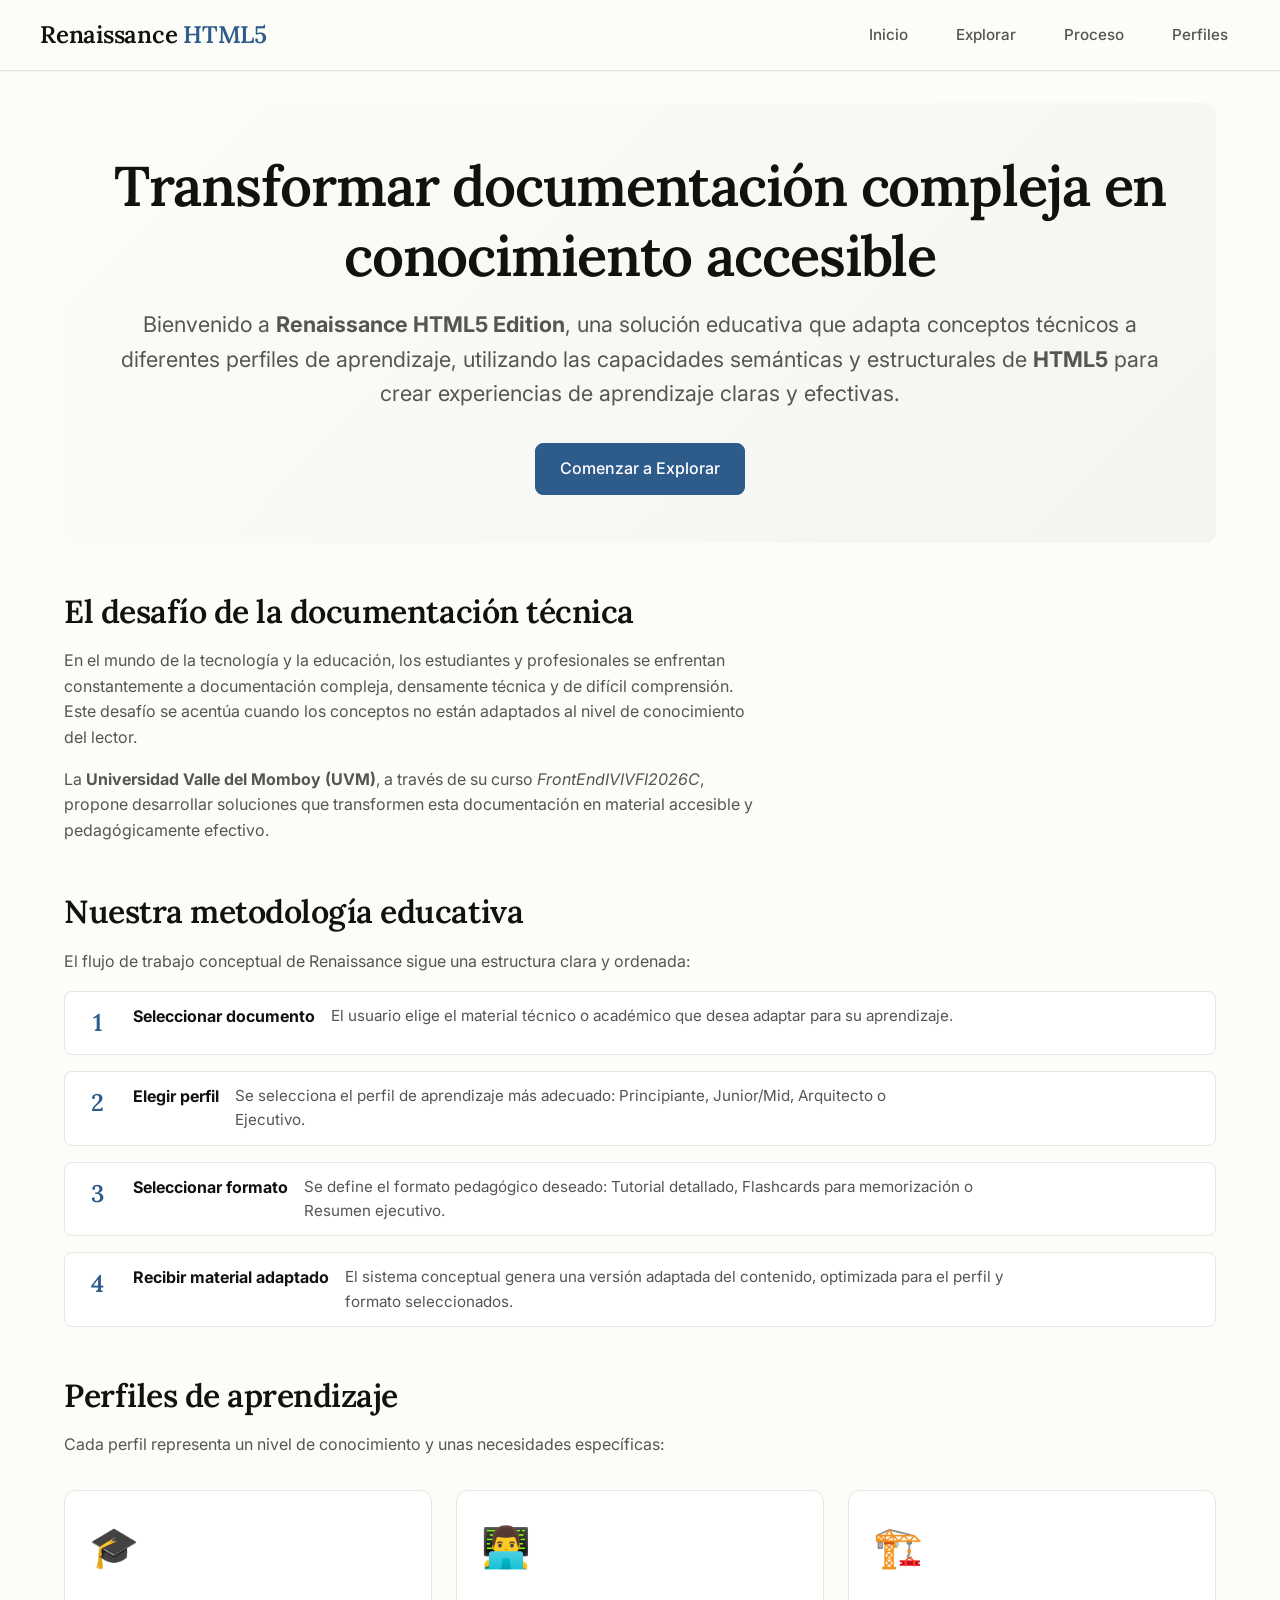
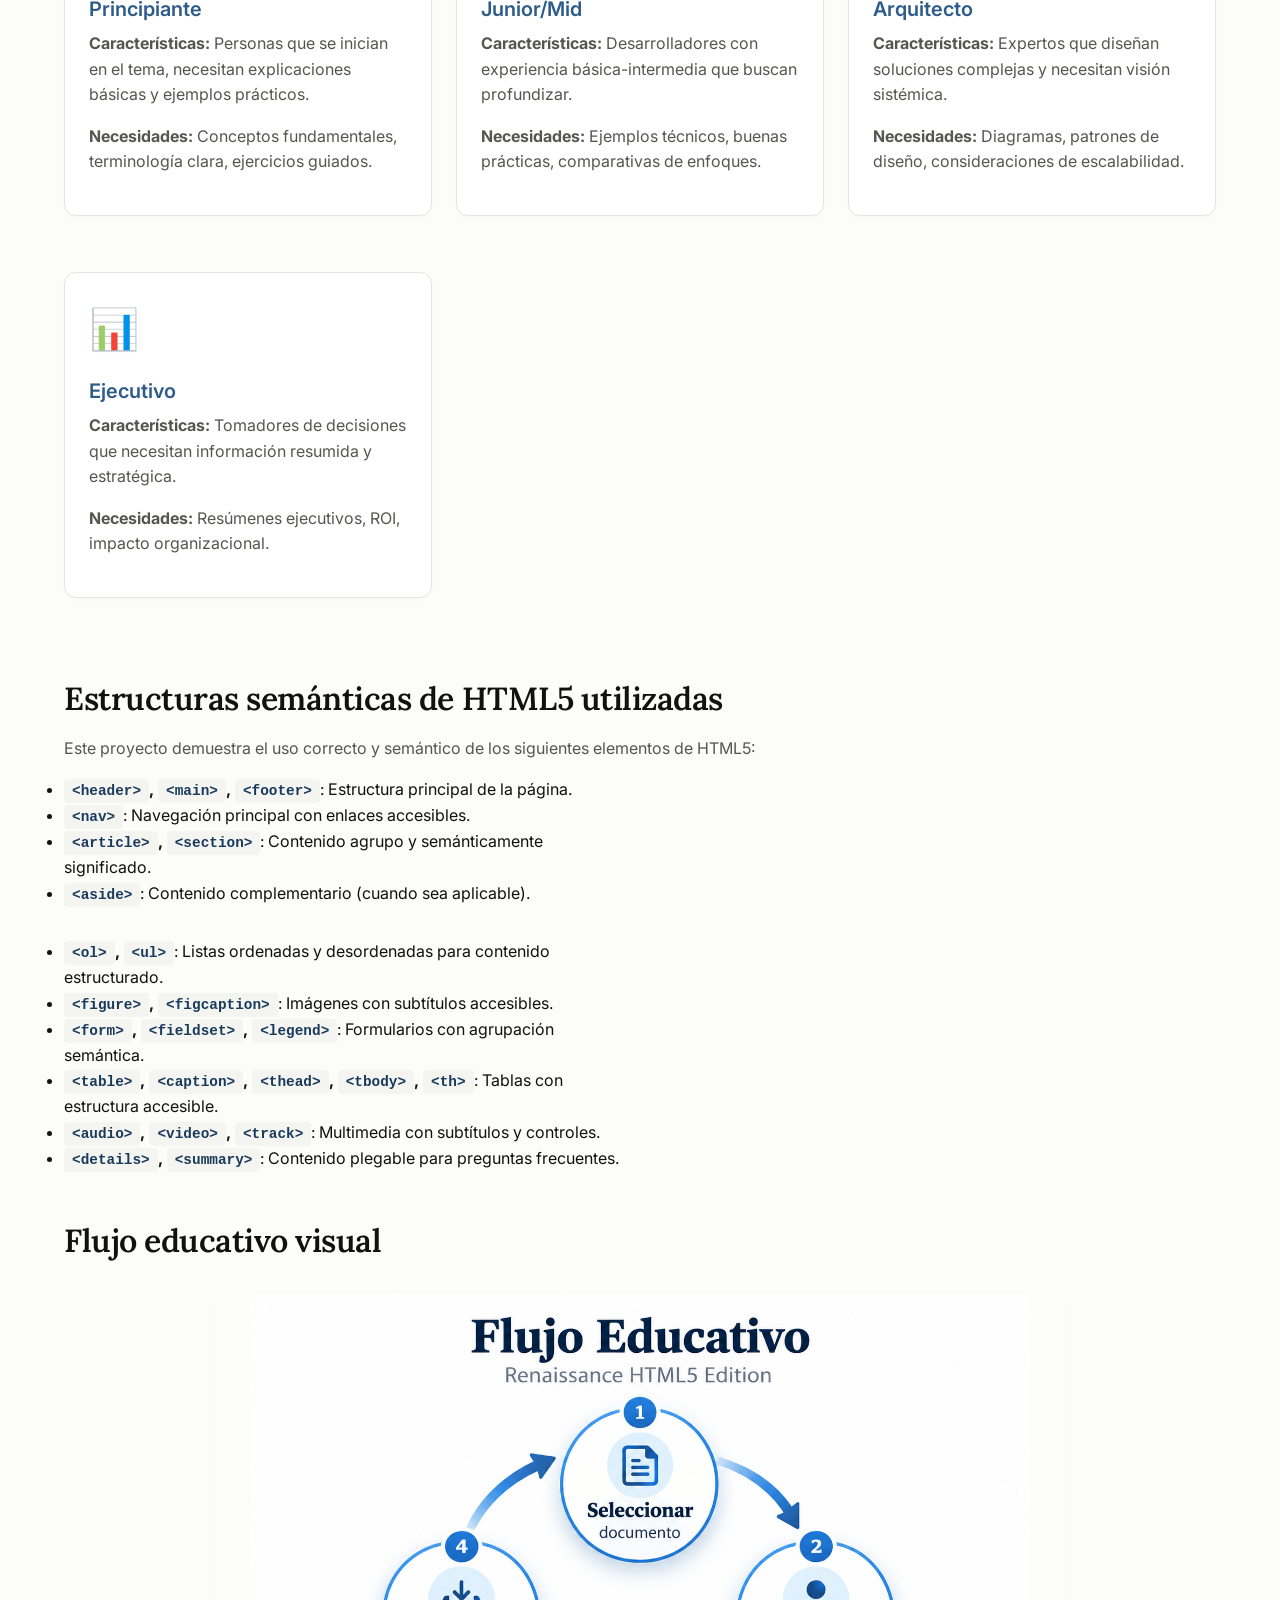
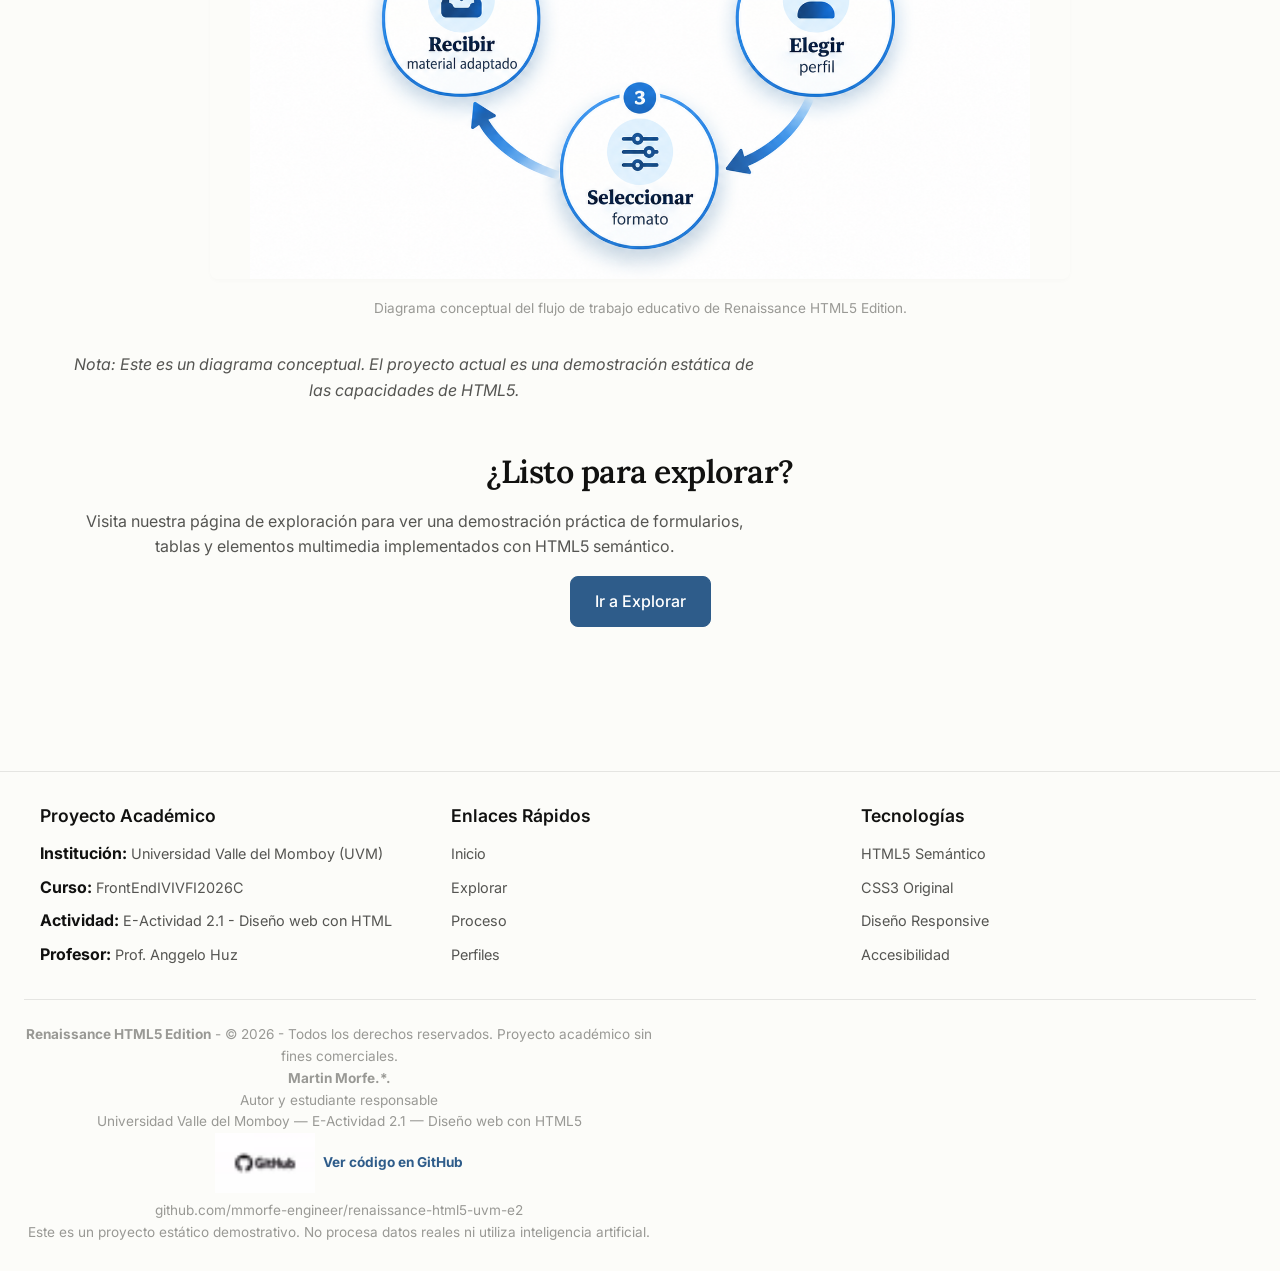
==== commit 03098d98: "fix: restore audio player and refine media presentation" ====
--- a/index.html
+++ b/index.html
@@ -215,7 +215,7 @@
       </p>
       <p>
         <a href="https://github.com/mmorfe-engineer/renaissance-html5-uvm-e2" class="github-link" aria-label="Ver código en GitHub">
-          <img src="assets/images/github-logo.jpg" alt="" width="40" height="24">
+          <img src="assets/images/github-logo.jpg" alt="" width="100" height="60">
           <strong>Ver código en GitHub</strong>
         </a><br>
         <span class="text-faint">github.com/mmorfe-engineer/renaissance-html5-uvm-e2</span>
--- a/css/styles.css
+++ b/css/styles.css
@@ -605,8 +605,10 @@
 
 .figure-container img,
 .figure-container svg {
-  max-width: 100%;
+  max-width: min(860px, 100%);
+  max-height: min(65vh, 600px);
   height: auto;
+  object-fit: contain;
   border-radius: var(--radius-md);
   box-shadow: var(--elevation-card);
 }
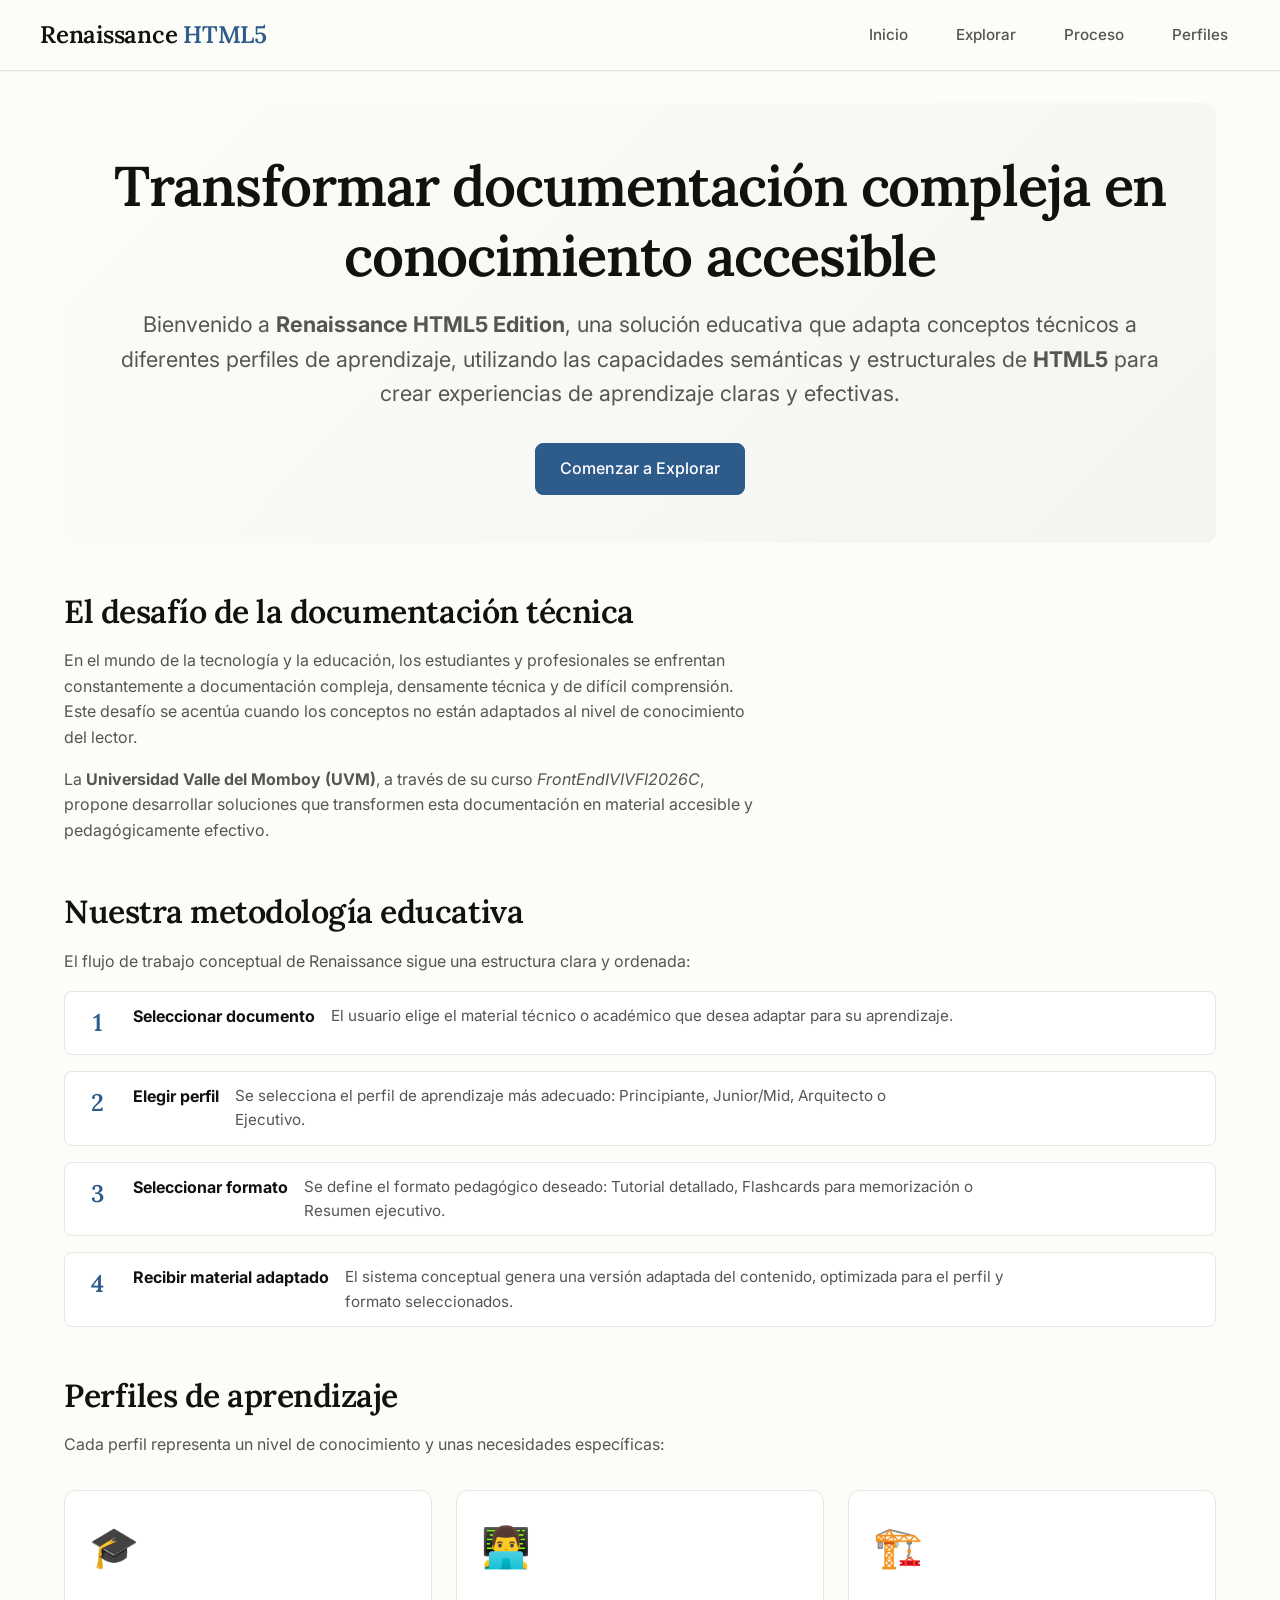
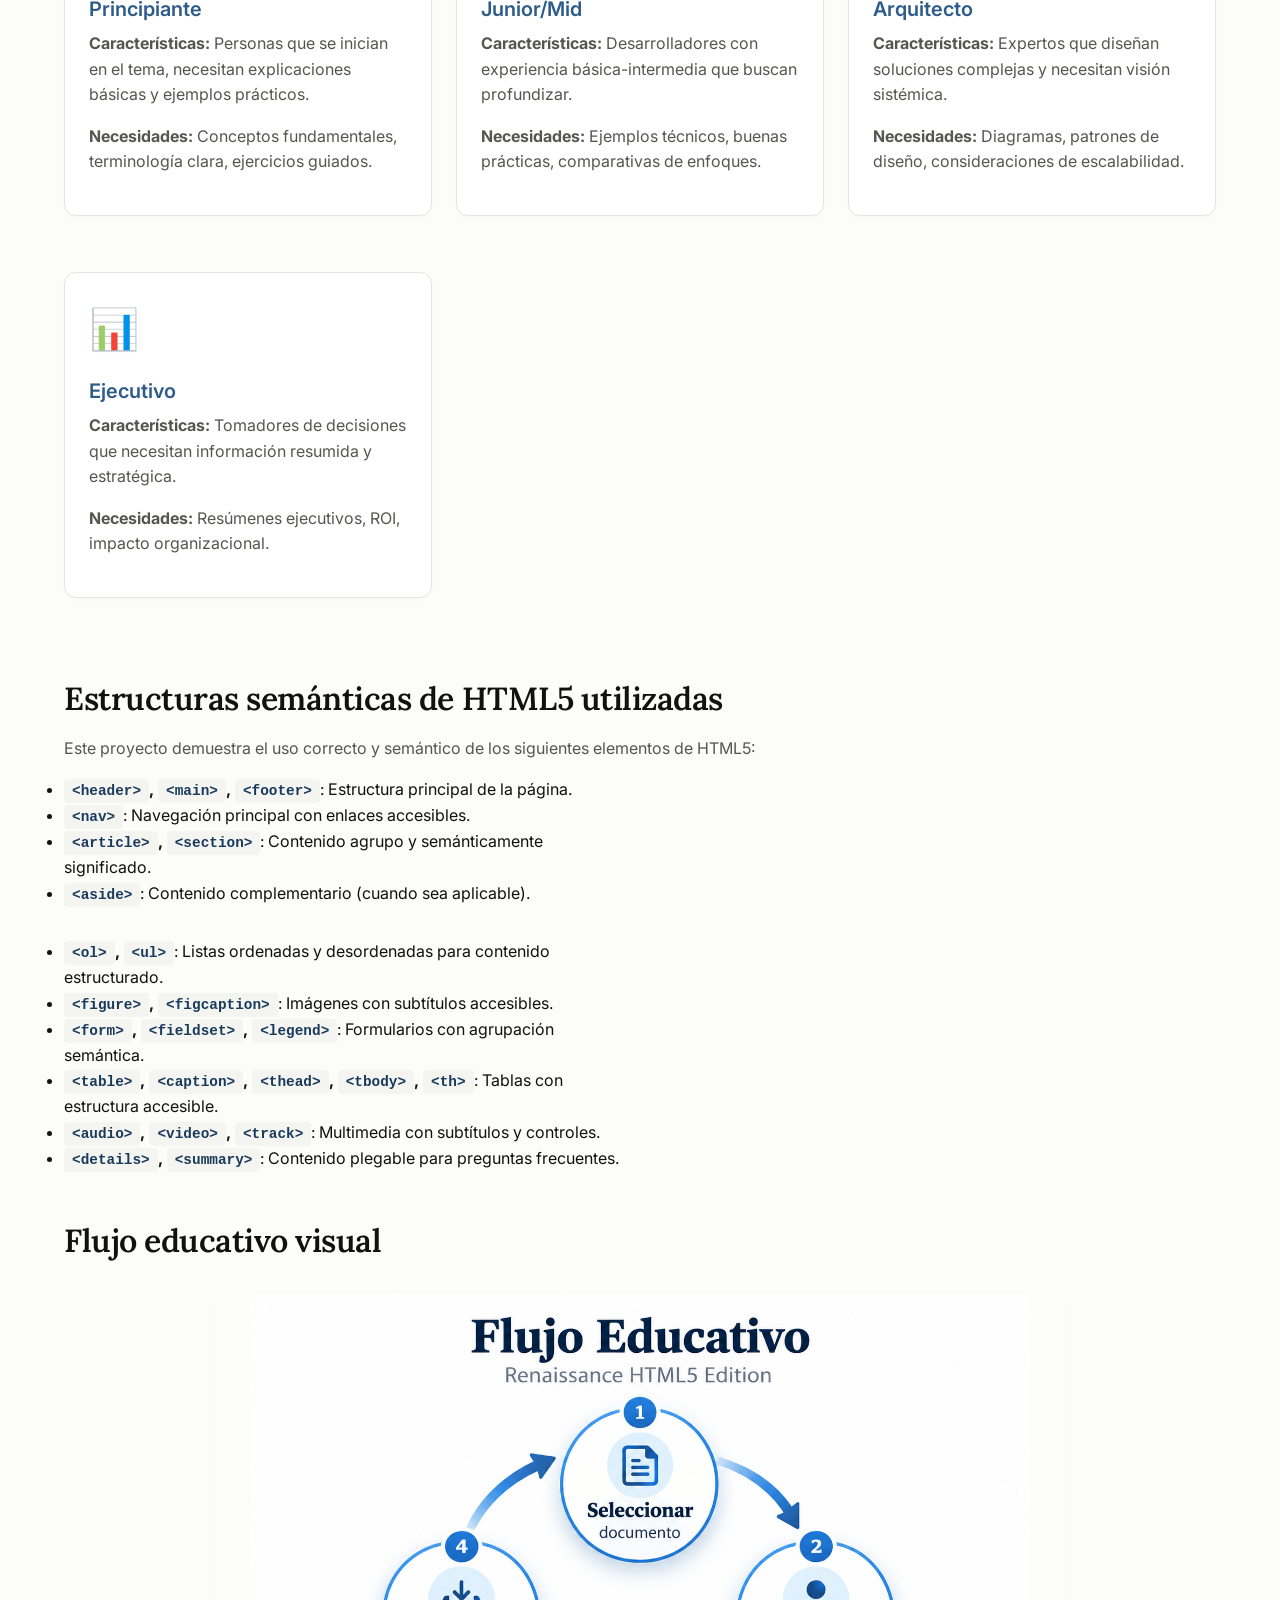
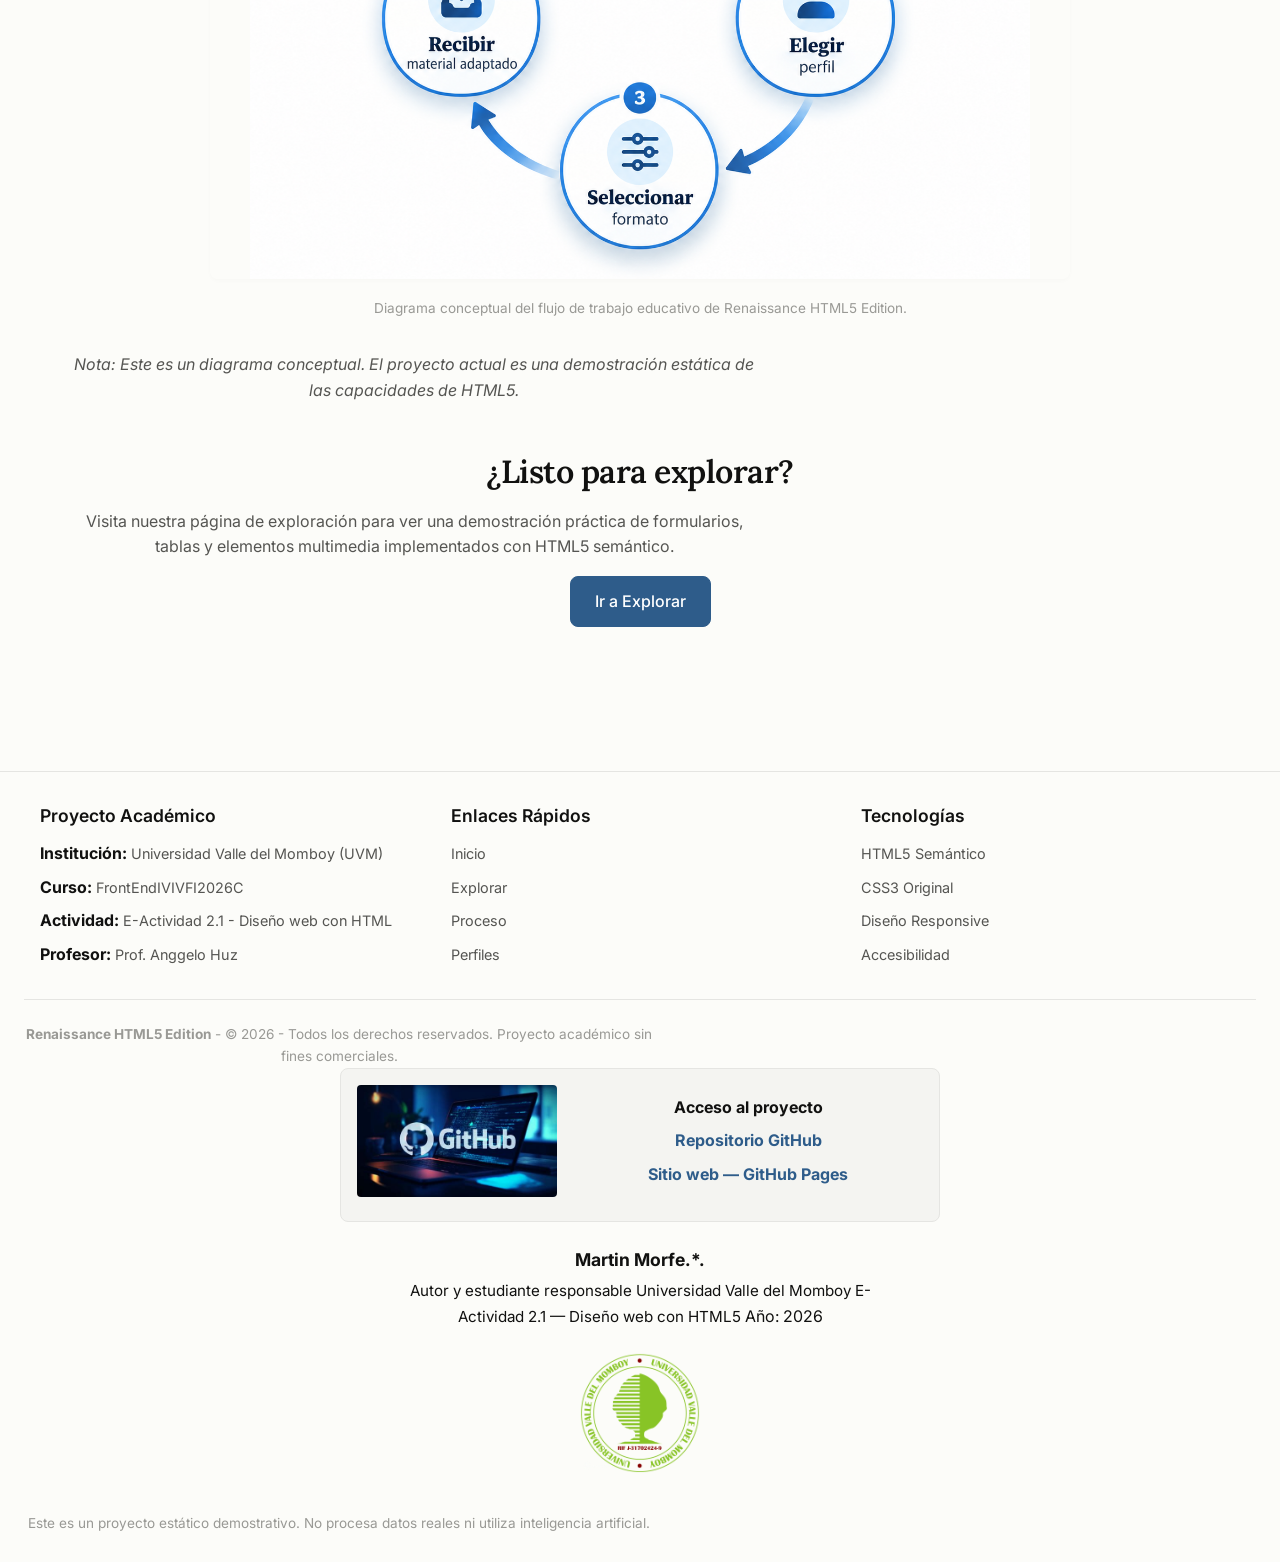
==== commit 23fbe01e: "style: refine academic footer with GitHub and UVM branding" ====
--- a/index.html
+++ b/index.html
@@ -5,12 +5,12 @@
   <meta name="viewport" content="width=device-width, initial-scale=1.0">
   <meta name="description" content="Renaissance HTML5 Edition - Transformando documentación compleja en conocimiento accesible. Proyecto académico UVM E-Actividad 2.1">
   <title>Renaissance HTML5 Edition | Transformación Educativa</title>
-  
+
   <!-- Fuente Google Fonts (opcional, no crítica para el funcionamiento) -->
   <link rel="preconnect" href="https://fonts.googleapis.com">
   <link rel="preconnect" href="https://fonts.gstatic.com" crossorigin>
   <link href="https://fonts.googleapis.com/css2?family=Inter:wght@400;500;600&family=Lora:ital,wght@0,400;0,600;1,400&display=swap" rel="stylesheet">
-  
+
   <!-- CSS local -->
   <link rel="stylesheet" href="css/styles.css">
 </head>
@@ -55,7 +55,7 @@
     <section id="proceso" aria-labelledby="proceso-title">
       <h2 id="proceso-title">Nuestra metodología educativa</h2>
       <p>El flujo de trabajo conceptual de Renaissance sigue una estructura clara y ordenada:</p>
-      
+
       <ol class="workflow-list" aria-label="Pasos del flujo de trabajo educativo">
         <li>
           <strong>Seleccionar documento</strong>
@@ -80,7 +80,7 @@
     <section id="perfiles" aria-labelledby="perfiles-title">
       <h2 id="perfiles-title">Perfiles de aprendizaje</h2>
       <p>Cada perfil representa un nivel de conocimiento y unas necesidades específicas:</p>
-      
+
       <div class="profiles-grid" role="list" aria-label="Tarjetas de perfiles de aprendizaje">
         <!-- Perfil Principiante -->
         <article class="profile-card" role="listitem">
@@ -120,7 +120,7 @@
     <section aria-labelledby="html5-title">
       <h2 id="html5-title">Estructuras semánticas de HTML5 utilizadas</h2>
       <p>Este proyecto demuestra el uso correcto y semántico de los siguientes elementos de HTML5:</p>
-      
+
       <div class="content-grid">
         <div class="text-content">
           <ul aria-label="Lista de elementos HTML5 utilizados">
@@ -147,7 +147,7 @@
     <section aria-labelledby="diagrama-title">
       <h2 id="diagrama-title">Flujo educativo visual</h2>
       <figure class="figure-container">
-        <img 
+        <img
           src="assets/images/educational-workflow.png"
           alt="Diagrama de flujo educativo de Renaissance HTML5 Edition: muestra los cuatro pasos del proceso - Seleccionar documento, Elegir perfil, Seleccionar formato, Recibir material adaptado, conectados por flechas en un diseño circular."
           width="1448"
@@ -208,18 +208,37 @@
         <strong>Renaissance HTML5 Edition</strong> - © 2026 - Todos los derechos reservados.
         Proyecto académico sin fines comerciales.
       </p>
-      <p>
-        <strong>Martin Morfe.*.</strong><br>
-        Autor y estudiante responsable<br>
-        Universidad Valle del Momboy — E-Actividad 2.1 — Diseño web con HTML5
-      </p>
-      <p>
-        <a href="https://github.com/mmorfe-engineer/renaissance-html5-uvm-e2" class="github-link" aria-label="Ver código en GitHub">
-          <img src="assets/images/github-logo.jpg" alt="" width="100" height="60">
-          <strong>Ver código en GitHub</strong>
-        </a><br>
-        <span class="text-faint">github.com/mmorfe-engineer/renaissance-html5-uvm-e2</span>
-      </p>
+
+      <!-- Tarjeta GitHub -->
+      <div class="github-card">
+        <div class="github-card-image">
+          <img src="assets/images/github-card.jpg" alt="GitHub">
+        </div>
+        <div class="github-card-links">
+          <h5>Acceso al proyecto</h5>
+          <a href="https://github.com/mmorfe-engineer/renaissance-html5-uvm-e2" class="link-item">
+            <strong>Repositorio GitHub</strong>
+          </a>
+          <a href="https://mmorfe-engineer.github.io/renaissance-html5-uvm-e2/" class="link-item">
+            <strong>Sitio web — GitHub Pages</strong>
+          </a>
+        </div>
+      </div>
+
+      <!-- Identidad académica -->
+      <div class="academic-identity">
+        <strong>Martin Morfe.*.</strong>
+        <span class="role">Autor y estudiante responsable</span>
+        <span class="institution">Universidad Valle del Momboy</span>
+        <span class="activity">E-Actividad 2.1 — Diseño web con HTML5</span>
+        <span>Año: 2026</span>
+      </div>
+
+      <!-- Logotipo UVM -->
+      <div class="uvm-logo">
+        <img src="assets/images/uvm-logo.png" alt="Logo de la Universidad Valle del Momboy">
+      </div>
+
       <p class="text-faint">
         Este es un proyecto estático demostrativo. No procesa datos reales ni utiliza inteligencia artificial.
       </p>
--- a/css/styles.css
+++ b/css/styles.css
@@ -12,30 +12,30 @@
   --color-canvas: #FCFCF9;
   --color-surface: #FFFFFF;
   --color-surface-alt: #F4F4F1;
-  
+
   --color-ink: #111110;
   --color-ink-muted: #555552;
   --color-ink-faint: #999995;
-  
+
   --color-brand: #2E5C8A;
   --color-brand-subtle: #E6F0FA;
   --color-brand-strong: #1A3A5C;
-  
+
   --color-source: #6B4C9A;
   --color-source-subtle: #F3EEFA;
-  
+
   --color-success: #287A4F;
   --color-warning: #B37700;
   --color-critical: #C92A2A;
   --color-info: #0066CC;
-  
+
   --color-border: #E5E5E2;
   --color-focus: rgba(46, 92, 138, 0.4);
-  
+
   /* --- Tipografía --- */
   --font-ui: 'Inter', -apple-system, BlinkMacSystemFont, 'Segoe UI', Roboto, Oxygen, Ubuntu, sans-serif;
   --font-editorial: 'Lora', Georgia, 'Times New Roman', serif;
-  
+
   /* --- Espaciado --- */
   --spacing-4: 0.25rem;
   --spacing-8: 0.5rem;
@@ -45,16 +45,16 @@
   --spacing-32: 2rem;
   --spacing-48: 3rem;
   --spacing-64: 4rem;
-  
+
   /* --- Radios --- */
   --radius-sm: 4px;
   --radius-md: 8px;
   --radius-lg: 12px;
-  
+
   /* --- Sombras --- */
   --elevation-card: 0 2px 4px rgba(0, 0, 0, 0.02);
   --elevation-nav: 0 1px 2px rgba(0, 0, 0, 0.05);
-  
+
   /* --- Transiciones --- */
   --transition-fast: 0.15s ease;
   --transition-normal: 0.25s ease;
@@ -767,24 +767,24 @@
   h1 {
     font-size: 3rem;
   }
-  
+
   .rn-header-container {
     max-width: 1200px;
     margin: 0 auto;
   }
-  
+
   nav ul {
     gap: var(--spacing-24);
   }
-  
+
   .hero h1 {
     font-size: 3.5rem;
   }
-  
+
   .hero p {
     font-size: 1.35rem;
   }
-  
+
   /* Grid de dos columnas para secciones */
   .content-grid {
     display: grid;
@@ -792,11 +792,11 @@
     gap: var(--spacing-32);
     align-items: start;
   }
-  
+
   .content-grid .text-content {
     grid-column: 1;
   }
-  
+
   .content-grid .visual-content {
     grid-column: 2;
   }
@@ -807,60 +807,60 @@
   header {
     padding: var(--spacing-12) var(--spacing-16);
   }
-  
+
   .rn-header-container {
     flex-direction: column;
     gap: var(--spacing-16);
   }
-  
+
   nav ul {
     flex-wrap: wrap;
     justify-content: center;
     gap: var(--spacing-8);
   }
-  
+
   main {
     padding: var(--spacing-24) var(--spacing-16);
   }
-  
+
   h1 {
     font-size: 2.25rem;
   }
-  
+
   h2 {
     font-size: 1.75rem;
   }
-  
+
   .hero {
     padding: var(--spacing-32) var(--spacing-16);
   }
-  
+
   .hero h1 {
     font-size: 2.5rem;
   }
-  
+
   .profiles-grid {
     grid-template-columns: 1fr;
   }
-  
+
   .rn-btn {
     padding: var(--spacing-10) var(--spacing-20);
     font-size: 0.9rem;
   }
-  
+
   .form-container {
     padding: var(--spacing-24);
   }
-  
+
   footer {
     padding: var(--spacing-24) var(--spacing-16);
   }
-  
+
   .footer-container {
     grid-template-columns: 1fr;
     text-align: center;
   }
-  
+
   .footer-section ul {
     padding-left: 0;
   }
@@ -872,27 +872,27 @@
     background: white;
     color: black;
   }
-  
+
   header,
   nav,
   footer,
   .rn-btn {
     display: none;
   }
-  
+
   main {
     max-width: 100%;
     padding: 0;
   }
-  
+
   h1 {
     font-size: 1.8rem;
   }
-  
+
   h2 {
     font-size: 1.5rem;
   }
-  
+
   a::after {
     content: " (" attr(href) ")";
     font-size: 0.8em;
@@ -925,7 +925,7 @@
 .mb-3 { margin-bottom: var(--spacing-12); }
 .mb-4 { margin-bottom: var(--spacing-16); }
 
-/* Estilos para enlace de GitHub */
+/* Estilos para enlace de GitHub (legacy, mantener para compatibilidad) */
 .github-link {
   display: inline-flex;
   align-items: center;
@@ -948,4 +948,98 @@
   object-fit: contain;
 }
 
+/* Tarjeta GitHub - Layout horizontal/vertical */
+.github-card {
+  display: flex;
+  flex-wrap: wrap;
+  gap: var(--spacing-16);
+  align-items: center;
+  justify-content: center;
+  background: var(--color-surface-alt);
+  border-radius: var(--radius-md);
+  padding: var(--spacing-16);
+  border: 1px solid var(--color-border);
+  max-width: 600px;
+  margin: 0 auto var(--spacing-24);
+}
+
+.github-card-image {
+  flex: 0 0 auto;
+}
+
+.github-card-image img {
+  width: 200px;
+  height: auto;
+  object-fit: contain;
+  border-radius: var(--radius-sm);
+}
+
+.github-card-links {
+  flex: 1 1 auto;
+  min-width: 200px;
+}
+
+.github-card-links h5 {
+  margin-bottom: var(--spacing-8);
+  color: var(--color-ink);
+  font-size: 1rem;
+}
+
+.github-card-links .link-item {
+  display: block;
+  margin-bottom: var(--spacing-8);
+  color: var(--color-brand);
+  text-decoration: none;
+  transition: color var(--transition-fast);
+}
+
+.github-card-links .link-item:hover {
+  color: var(--color-brand-strong);
+}
+
+.github-card-links .link-item:focus-visible {
+  outline: 2px solid var(--color-brand);
+  outline-offset: 2px;
+}
+
+/* Identidad académica */
+.academic-identity {
+  text-align: center;
+  margin: var(--spacing-24) auto;
+  max-width: 500px;
+}
+
+.academic-identity strong {
+  display: block;
+  font-size: 1.1rem;
+  margin-bottom: var(--spacing-4);
+}
+
+.academic-identity .role {
+  font-size: 0.95rem;
+  margin-bottom: var(--spacing-8);
+}
+
+.academic-identity .institution {
+  font-size: 0.95rem;
+  margin-bottom: var(--spacing-4);
+}
+
+.academic-identity .activity {
+  font-size: 0.95rem;
+  margin-bottom: var(--spacing-8);
+}
+
+/* Logotipo UVM */
+.uvm-logo {
+  text-align: center;
+  margin: var(--spacing-16) auto var(--spacing-32);
+}
+
+.uvm-logo img {
+  max-width: 120px;
+  height: auto;
+  object-fit: contain;
+}
+
 /* Fin de styles.css */
